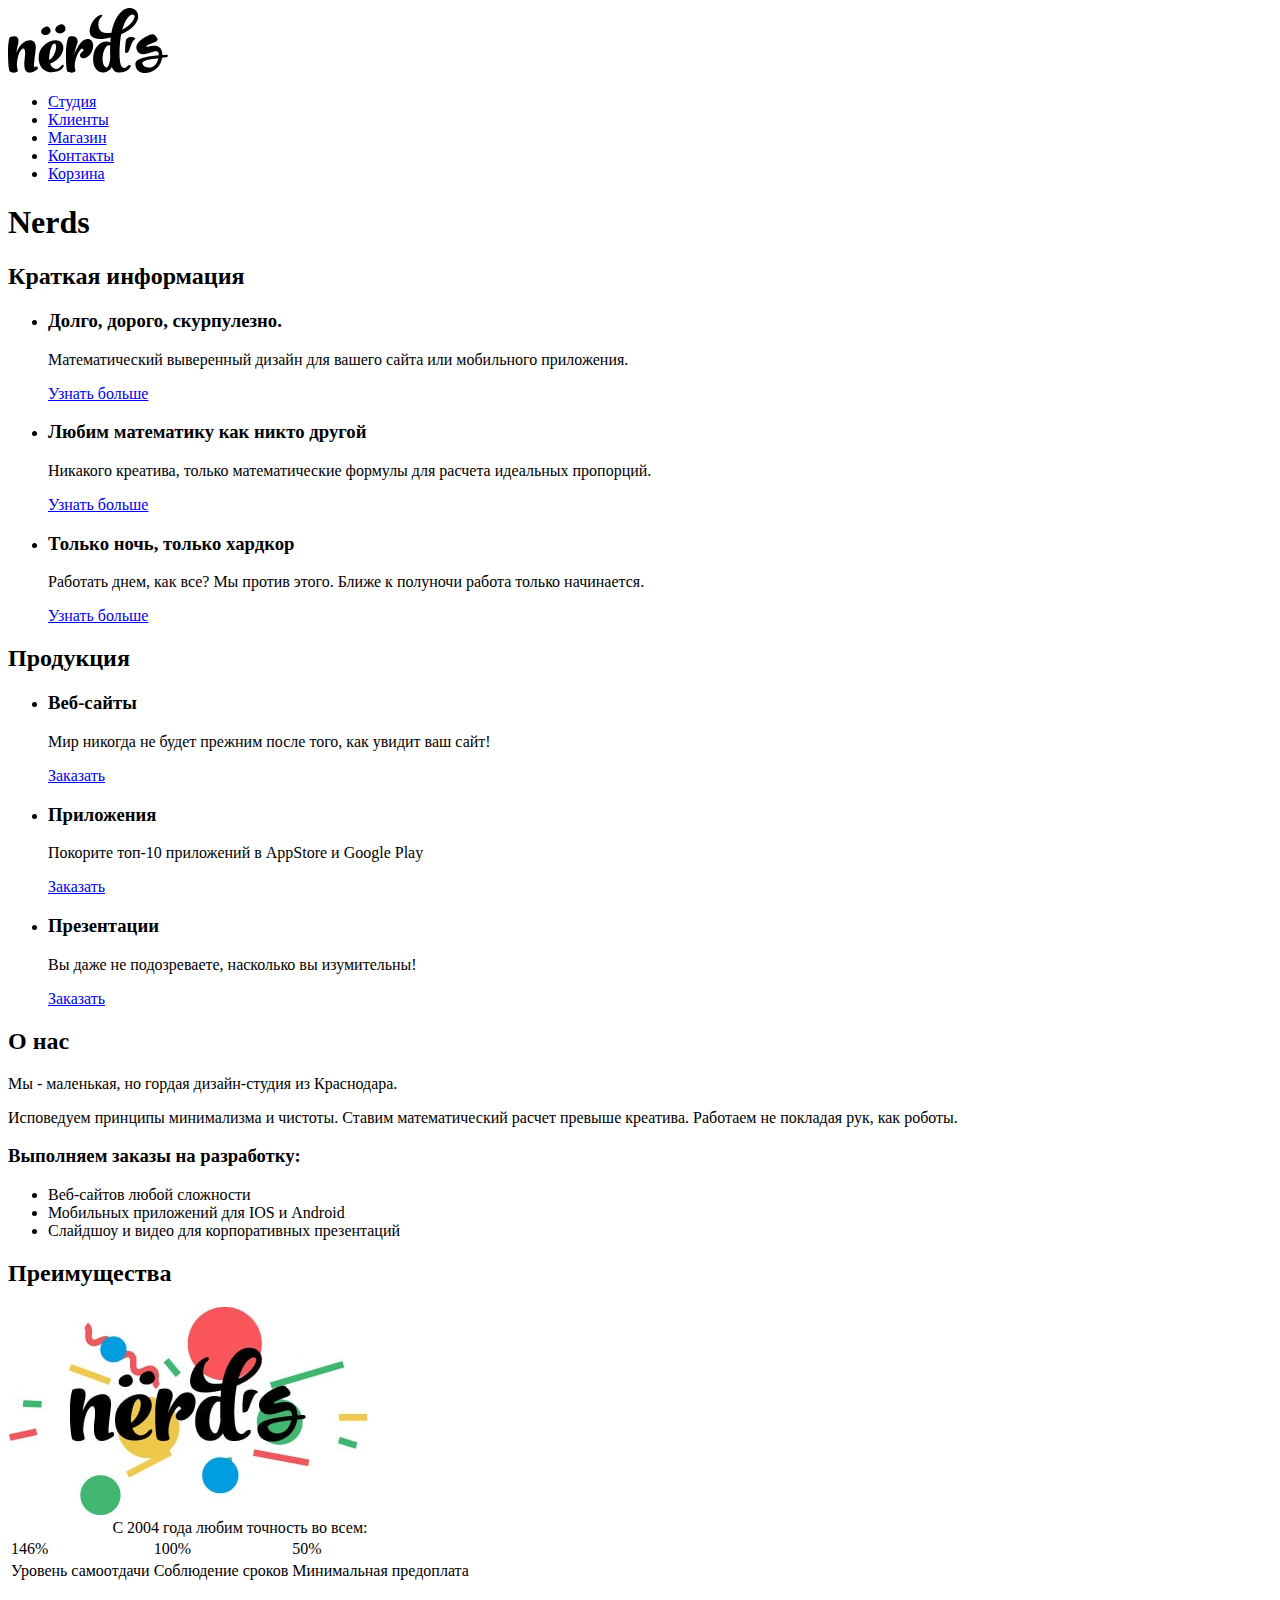
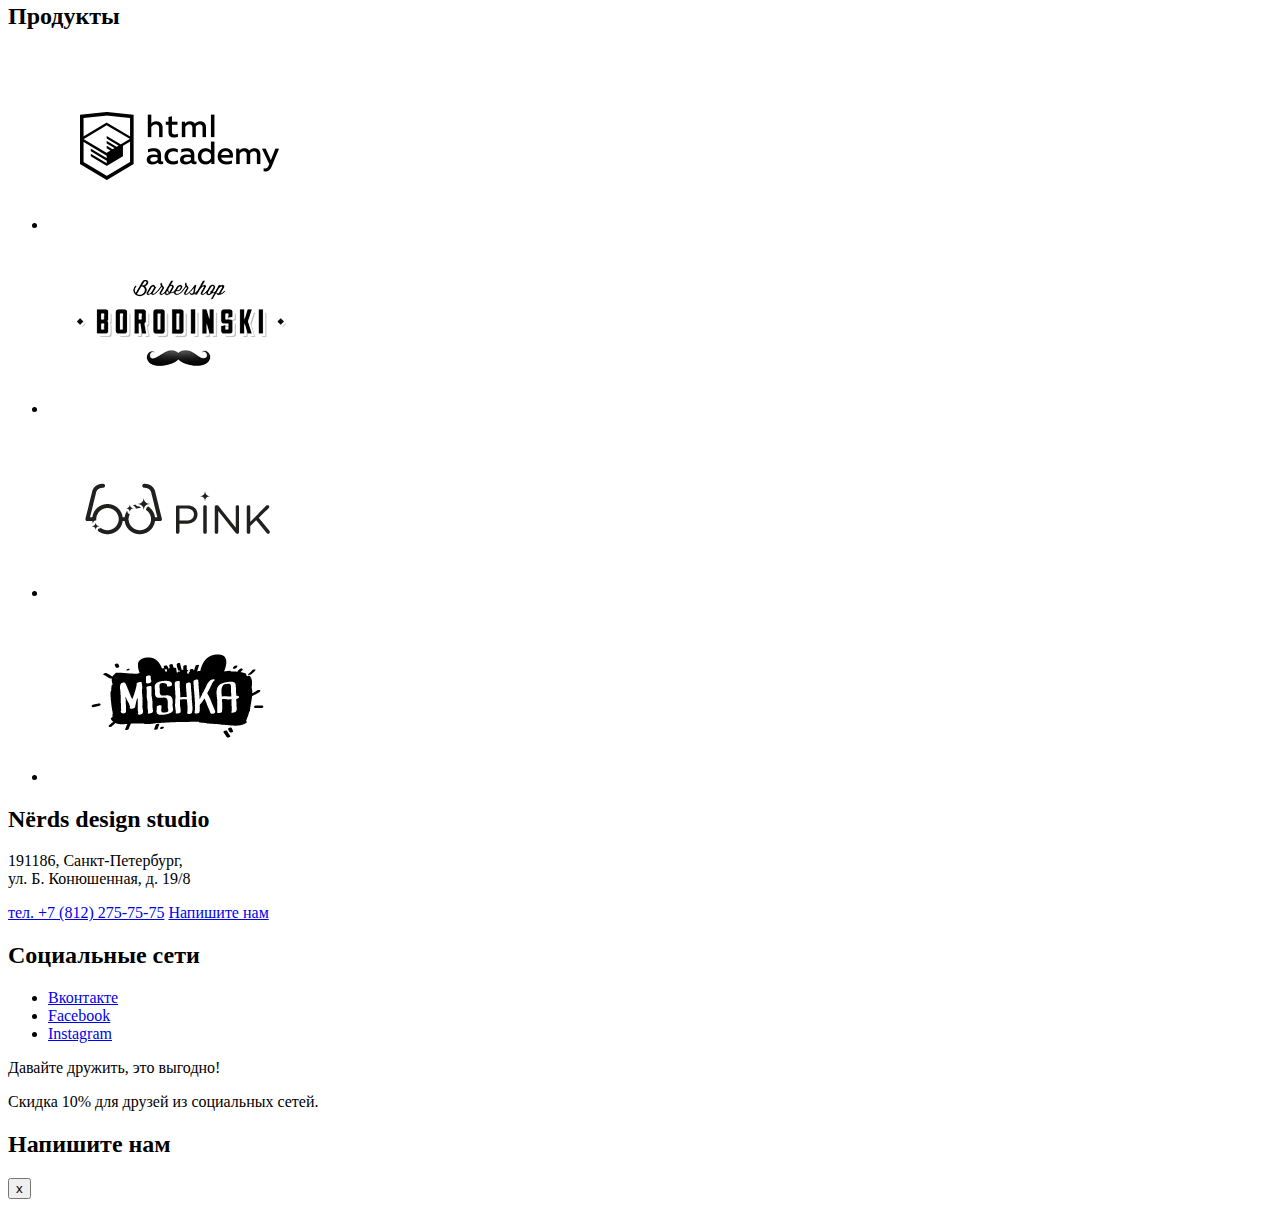
==== index.html @ bff0811d "added images" ====
<!DOCTYPE HTML> 
<html lang="ru">
    <head>
        <meta charset="utf-8">
        <title>Nerds</title>
        <link rel="stylesheet" href="css/normalize.css">
        <link rel="stylesheet" href="css/style.css">
    </head>
    <body>
        <header class="main-header">
            <nav>
                <a>
                    <img src="img/nerds-logo.svg" alt="Логотип Nerds" width="160" height="65">
                </a>
                <ul class="nav-list">
                    <li class="nav-item"><a href="#">Студия</a></li>
                    <li class="nav-item"><a href="#">Клиенты</a></li>
                    <li class="nav-item"><a href="catalog.html">Магазин</a></li>
                    <li class="nav-item"><a href="#">Контакты</a></li>
                    <li class="nav-item"><a href="#">Корзина</a></li>
                </ul>
            </nav>
        </header>

        <main class="main-container">
            <h1 class="visually-hidden">Nerds</h1>

            <section class="slider-info">
                <h2 class="visually-hidden">Краткая информация</h2>
                <ul class="slider-list">
                    <li class="slider-item">
                        <h3>Долго, дорого, скурпулезно.</h3>
                        <p>Математический выверенный дизайн для вашего сайта или мобильного приложения.</p>
                        <a class="button" href="#">Узнать больше</a>
                    </li>
                    <li class="slider-item">
                        <h3>Любим математику как никто другой</h3>
                        <p>Никакого креатива, только математические формулы для расчета идеальных пропорций.</p>
                        <a class="button" href="#">Узнать больше</a>
                    </li>
                    <li class="slider-item">
                        <h3>Только ночь, только хардкор</h3>
                        <p>Работать днем, как все? Мы против этого. Ближе к полуночи работа только начинается.</p>
                        <a class="button" href="#">Узнать больше</a>
                    </li>
                </ul> 
            </section>

            <section class="product">
                <h2 class="visually-hidden">Продукция</h2>
                 <ul class="product-list">
                     <li class="product-item">
                         <h3>Веб-сайты</h3>
                         <p>Мир никогда не будет прежним после того,  как увидит ваш сайт!</p>
                         <a href="#">Заказать</a>
                     </li>
                     <li class="product-item">
                        <h3>Приложения</h3>
                        <p>Покорите топ-10 приложений в AppStore и Google Play</p>
                        <a href="#">Заказать</a>
                    </li>
                    <li class="product-item">
                        <h3>Презентации</h3>
                        <p>Вы даже не подозреваете, насколько вы изумительны!</p>
                        <a href="#">Заказать</a>
                    </li>
                 </ul>
            </section>

            <section class="about-us">
                <h2 class="visually-hidden">О нас</h2>
                <p>Мы - маленькая, но гордая дизайн-студия из Краснодара.</p>
                <p>Исповедуем принципы минимализма и чистоты. Ставим математический расчет превыше креатива. Работаем не покладая рук, как роботы.</p>
                <div>
                    <h3>Выполняем заказы на разработку:</h3>
                    <ul class="order-list">
                        <li class="order-item">Веб-сайтов любой сложности</li>
                        <li class="order-item">Мобильных приложений для IOS и Android</li>
                        <li class="order-item">Слайдшоу и видео для корпоративных презентаций</li>
                    </ul>
                </div>
            </section>

            <section class="features">
                <h2 class="visually-hidden">Преимущества</h2>
                <img src="img/nerds-illustration.jpg" alt="Логотип Nerds" width="360" height="208">
                <table class="features">
                    <caption>С 2004 года любим точность во всем:</caption>
                    <tbody>
                        <tr class="features-list">
                            <td class="features-item digit">146%</td>
                            <td class="features-item digit">100%</td>
                            <td class="features-item digit">50%</td>
                        </tr>
                        <tr class="features-list">
                            <td class="features-item description">Уровень самоотдачи</td>
                            <td class="features-item description">Соблюдение сроков</td>
                            <td class="features-item description">Минимальная предоплата</td>
                        </tr>
                    </tbody>
                </table>
            </section>
                
            <section class="project">
                <h2 class="visually-hidden">Продукты</h2>
                <ul class="project-list">
                    <li class="project-item">
                        <a class="" href="#">
                            <img src="img/logo-1.png" alt="Логотип HTML Academy" width="260" height="180">
                        </a>
                    </li>
                    <li class="project-item">
                        <a href="#">
                            <img src="img/logo-2.png" alt="Логотип Barbershop Borodinski" width="260" height="180">
                        </a>
                    </li>
                    <li class="project-item">
                        <a href="#">
                            <img src="img/logo-3.png" alt="Логотип Pink" width="260" height="180">
                        </a>
                    </li>
                    <li class="project-item">
                        <a href="#">
                            <img src="img/logo-4.png" alt="Логотип Mishka" width="260" height="180">
                        </a>
                    </li>
                </ul>
            </section>
        </main>

        <footer class="main-footer">
            <section class="contacts">
                <h2>Nёrds design studio</h2>
                <p>
                    191186, Санкт-Петербург,<br>
                    ул. Б. Конюшенная, д. 19/8
                </p>
                <a href="tel:+78122757575">тел. +7 (812) 275-75-75</a>
                <a class="button" href="write.html">Напишите нам</a>
            </section>

            <section class="social">
                <h2 class="visually-hidden">Социальные сети</h2>
                <div class="social-link">
                    <ul>
                        <li><a class="social-button" href="#">Вконтакте</a></li>
                        <li><a class="social-button" href="#">Facebook</a></li>
                        <li><a class="social-button" href="#">Instagram</a></li>
                    </ul>
                </div>
                <p>Давайте дружить, это выгодно!</p>
                <p class="social-sale">Скидка 10% для друзей из социальных сетей.</p>  
            </section>
        </footer>

        <section class="modal modal-write">
            <h2>Напишите нам</h2>
            <button class="modal-close">x</button>
        </section>

        <script src="js/script.js"></script>
    </body>
</html>
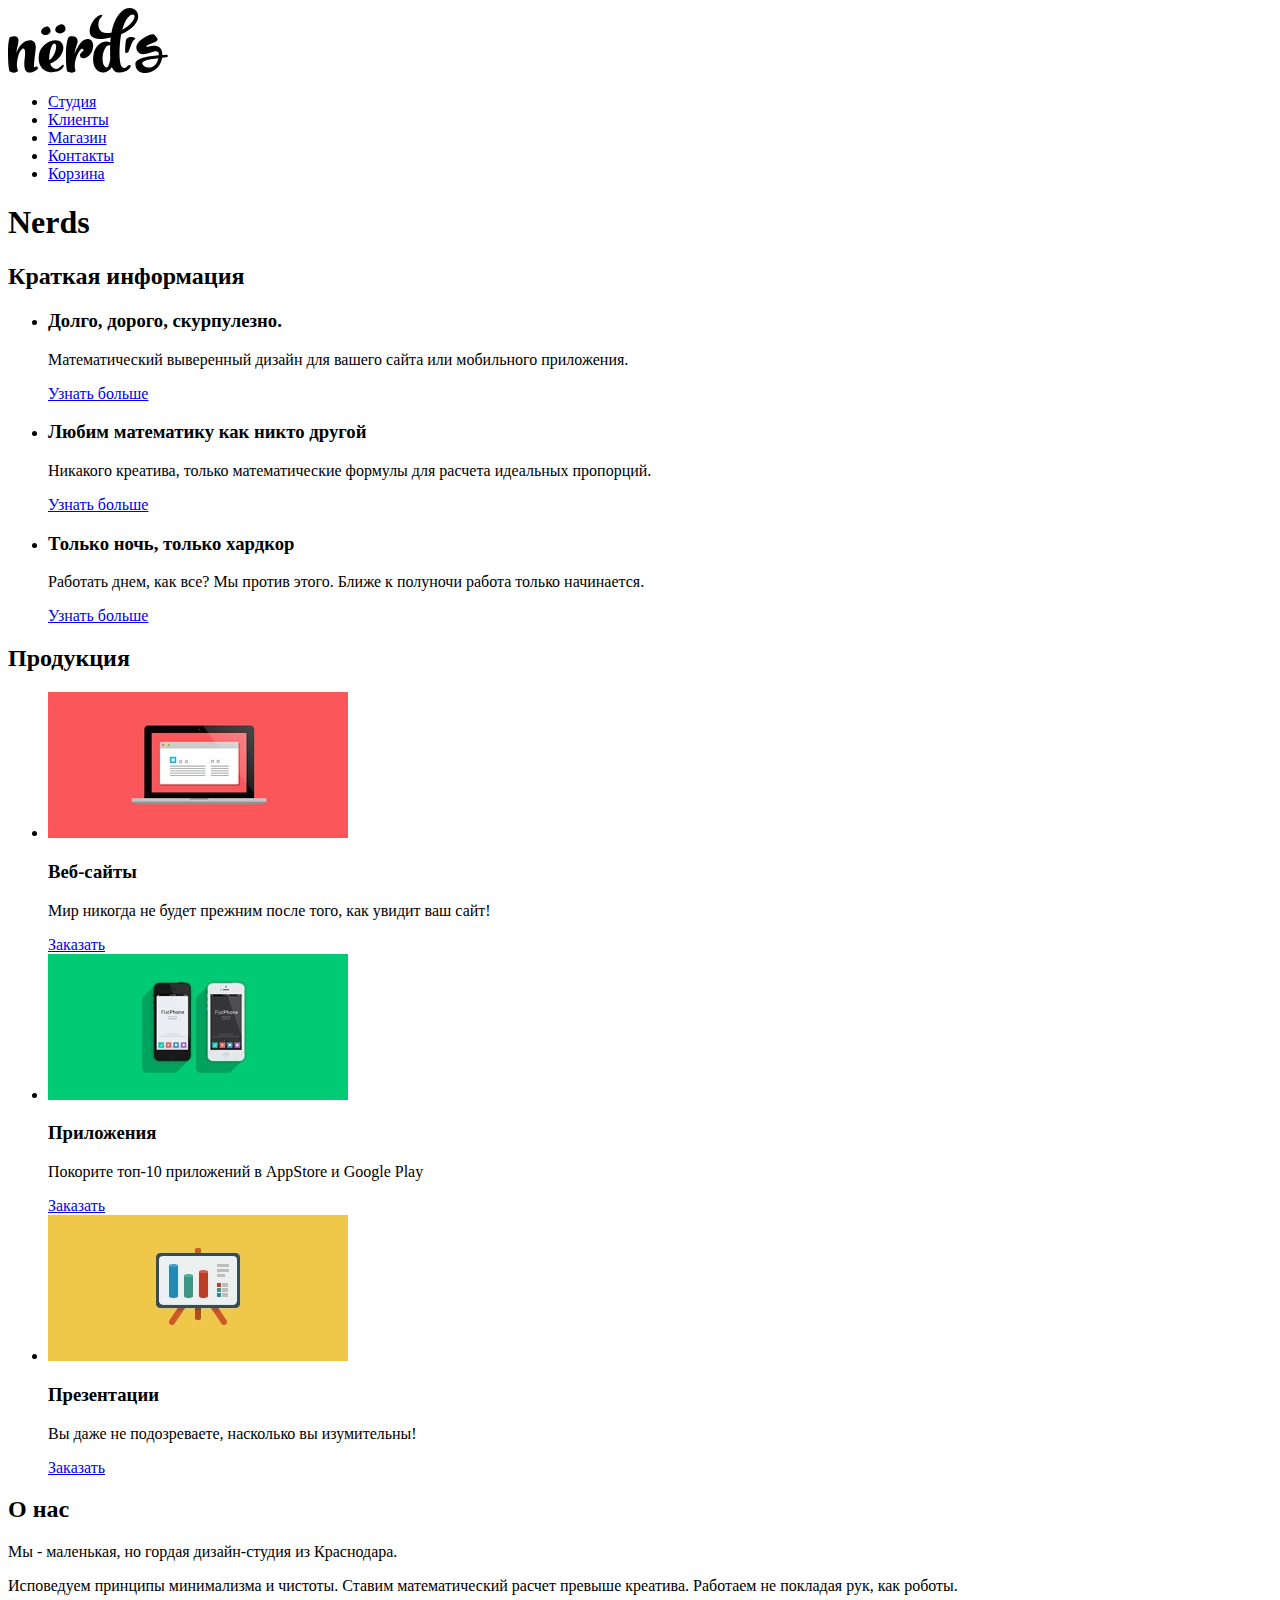
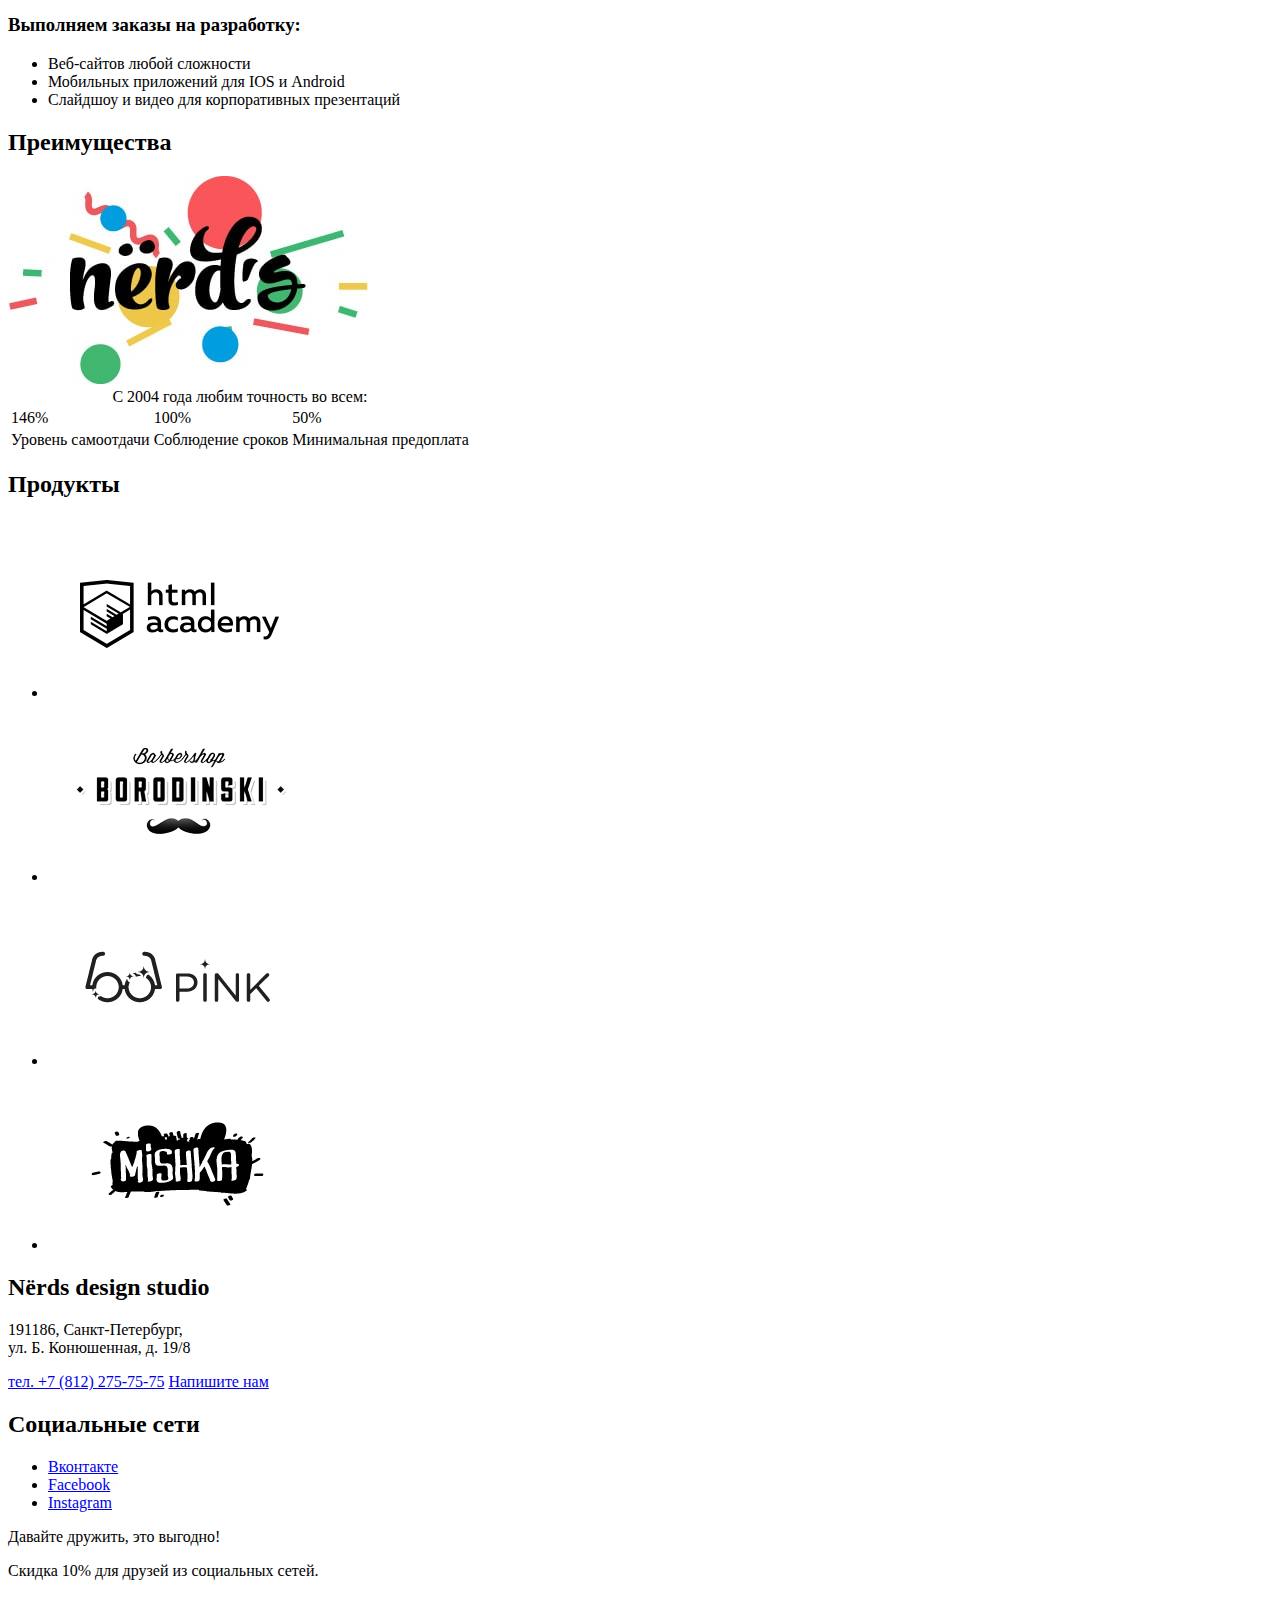
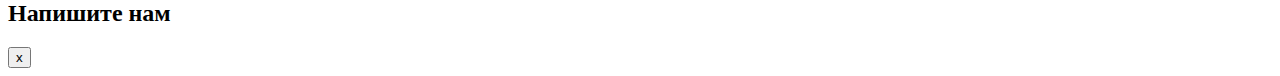
==== commit 49535581: "fixed bug task2. added illustration in product-list" ====
--- a/index.html
+++ b/index.html
@@ -50,16 +50,19 @@
                 <h2 class="visually-hidden">Продукция</h2>
                  <ul class="product-list">
                      <li class="product-item">
+                         <img src="img/illustration-1.jpg" alt="Веб-сайты" width="300" height="146">
                          <h3>Веб-сайты</h3>
                          <p>Мир никогда не будет прежним после того,  как увидит ваш сайт!</p>
                          <a href="#">Заказать</a>
                      </li>
                      <li class="product-item">
+                        <img src="img/illustration-2.jpg" alt="Приложения" width="300" height="146">
                         <h3>Приложения</h3>
                         <p>Покорите топ-10 приложений в AppStore и Google Play</p>
                         <a href="#">Заказать</a>
                     </li>
                     <li class="product-item">
+                        <img src="img/illustration-3.jpg" alt="Презентации" width="300" height="146">
                         <h3>Презентации</h3>
                         <p>Вы даже не подозреваете, насколько вы изумительны!</p>
                         <a href="#">Заказать</a>
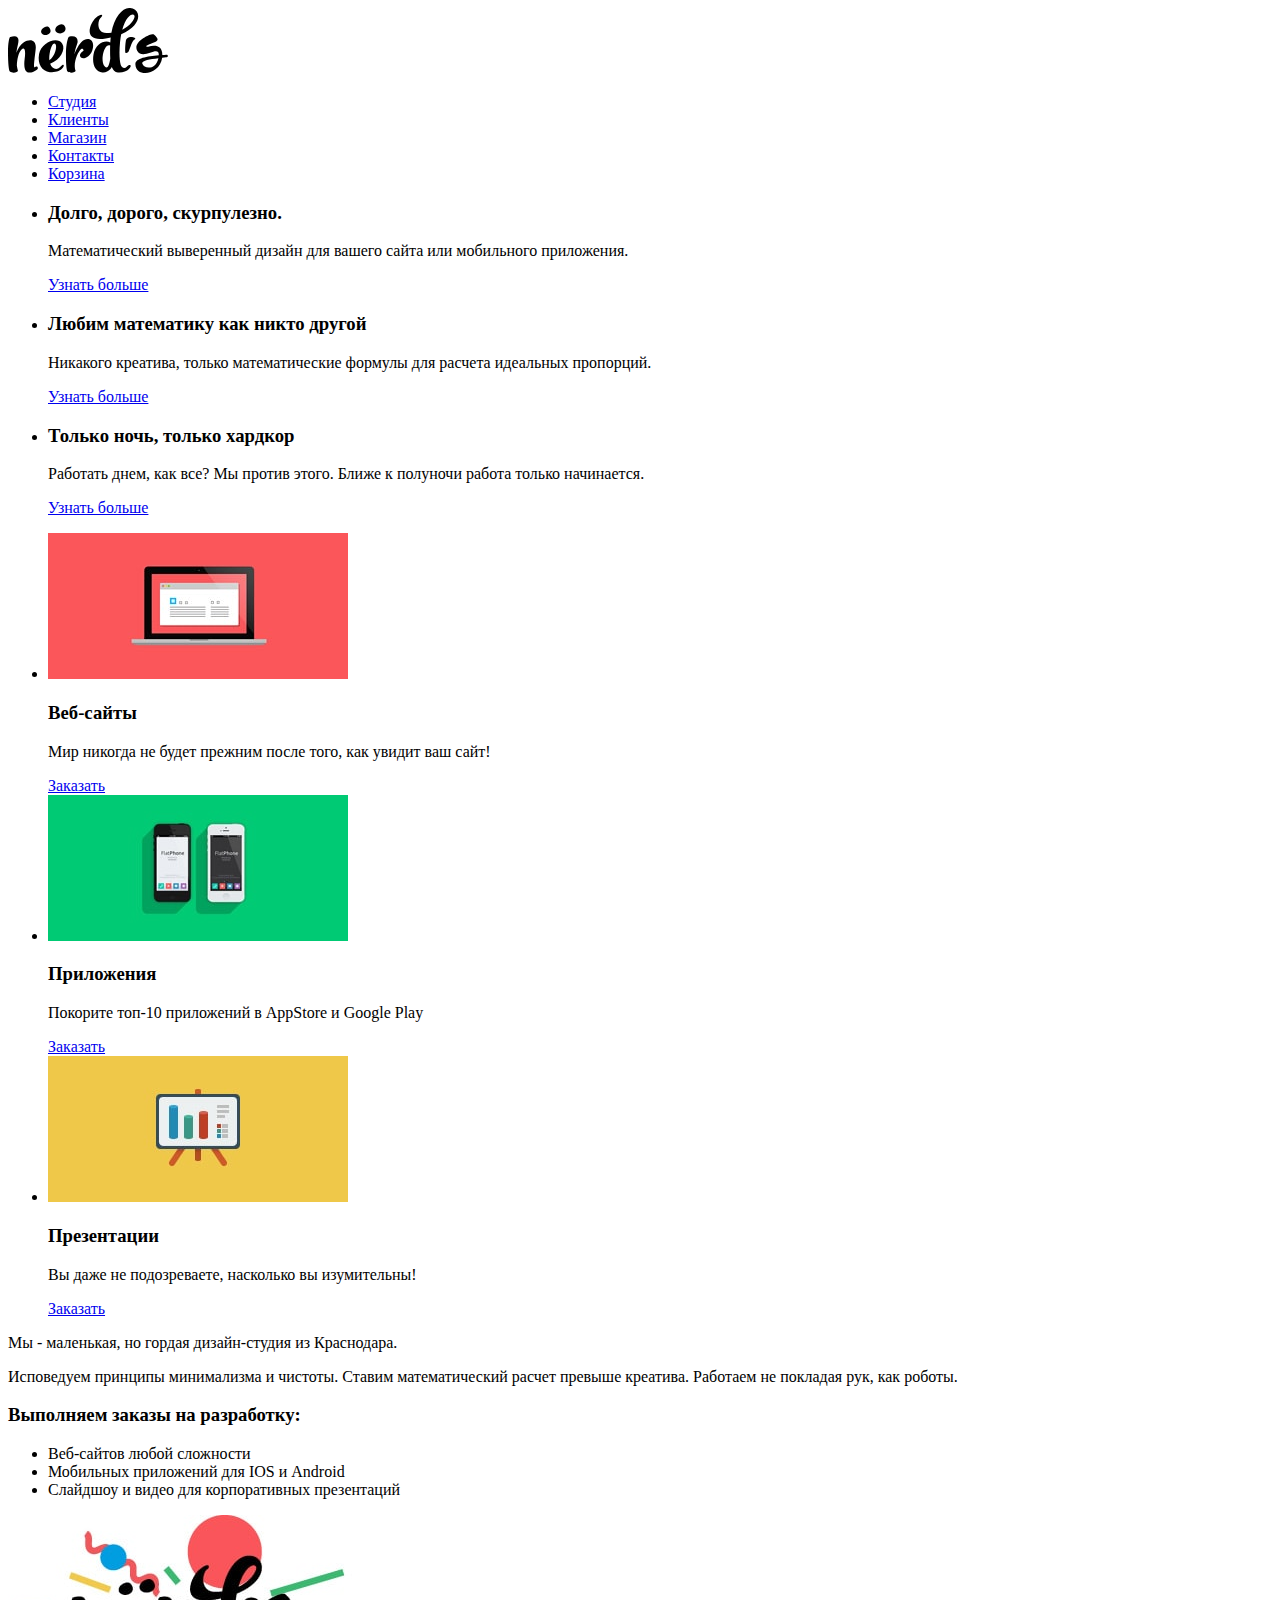
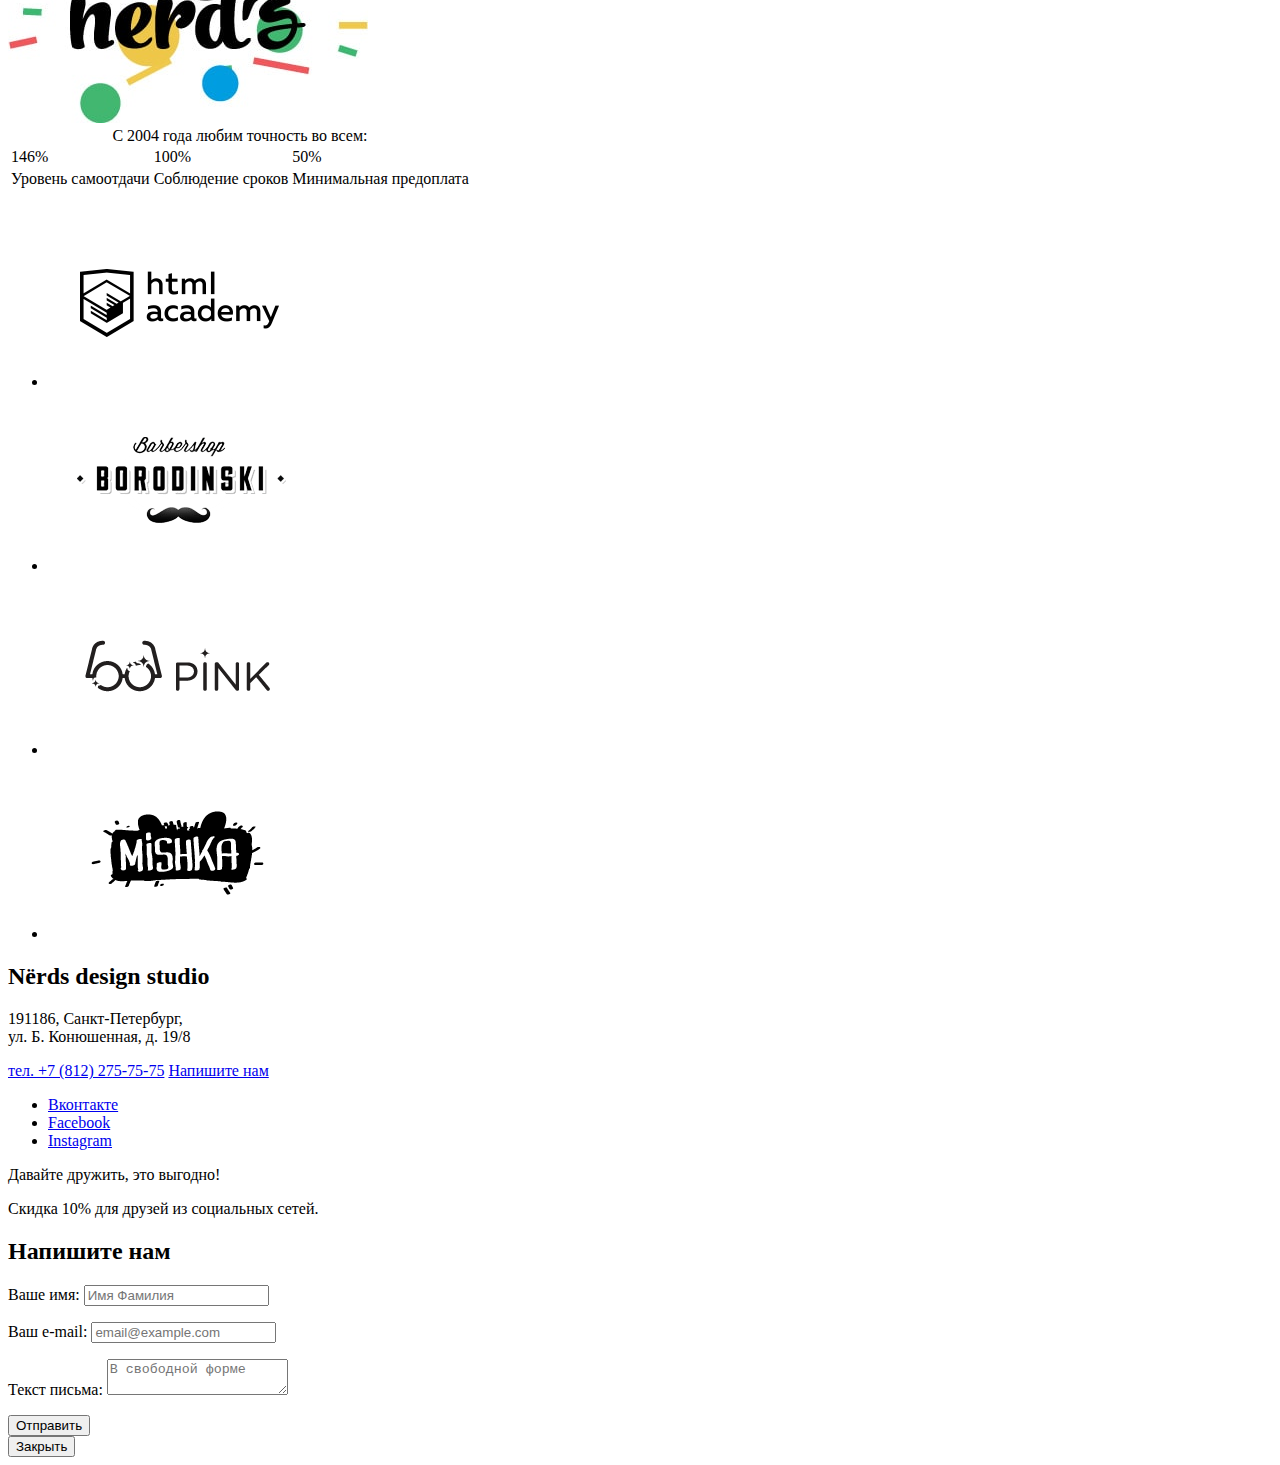
==== commit 06e6965a: "Merge pull request #13 from lizamarmysh/task3" ====
--- a/index.html
+++ b/index.html
@@ -43,7 +43,7 @@
                         <p>Работать днем, как все? Мы против этого. Ближе к полуночи работа только начинается.</p>
                         <a class="button" href="#">Узнать больше</a>
                     </li>
-                </ul> 
+                </ul>
             </section>
 
             <section class="product">
@@ -139,7 +139,7 @@
                     ул. Б. Конюшенная, д. 19/8
                 </p>
                 <a href="tel:+78122757575">тел. +7 (812) 275-75-75</a>
-                <a class="button" href="write.html">Напишите нам</a>
+                <a class="button" href="mailer.html">Напишите нам</a>
             </section>
 
             <section class="social">
@@ -156,9 +156,24 @@
             </section>
         </footer>
 
-        <section class="modal modal-write">
-            <h2>Напишите нам</h2>
-            <button class="modal-close">x</button>
+        <section class="modal modal-mailer">
+            <h2>Напишите нам</h2>            
+            <form class="mailer-form" action="https://echo.htmlacademy.ru" method="POST">
+                <p>
+                    <label for="mailer-name">Ваше имя:</label>
+                    <input id="mailer-name" type="text" name="name" placeholder="Имя Фамилия">
+                </p>
+                <p>
+                    <label for="mailer-email">Ваш e-mail:</label>
+                    <input id="mailer-email" type="email" name="email" placeholder="email@example.com">
+                </p>
+                <p>
+                    <label for="mailer-text">Текст письма:</label>
+                    <textarea id="mailer-text" name="text" placeholder="В свободной форме"></textarea>
+                </p>
+                <button class="button" type="submit">Отправить</button>
+            </form>
+            <button class="modal-close" type="button">Закрыть</button>
         </section>
 
         <script src="js/script.js"></script>
--- a/css/style.css
+++ b/css/style.css
@@ -0,0 +1,15 @@
+.visually-hidden:not(:focus):not(:active),
+input[type="checkbox"].visually-hidden,
+input[type="radio"].visually-hidden {
+    position: absolute;
+    width: 1px;
+    height: 1px;
+    margin: -1px;
+    border: 0;
+    padding: 0;
+    white-space: nowrap;
+    -webkit-clip-path: inset(100%);
+    clip-path: inset(100%);
+    clip: rect(0 0 0 0);
+    overflow: hidden;
+}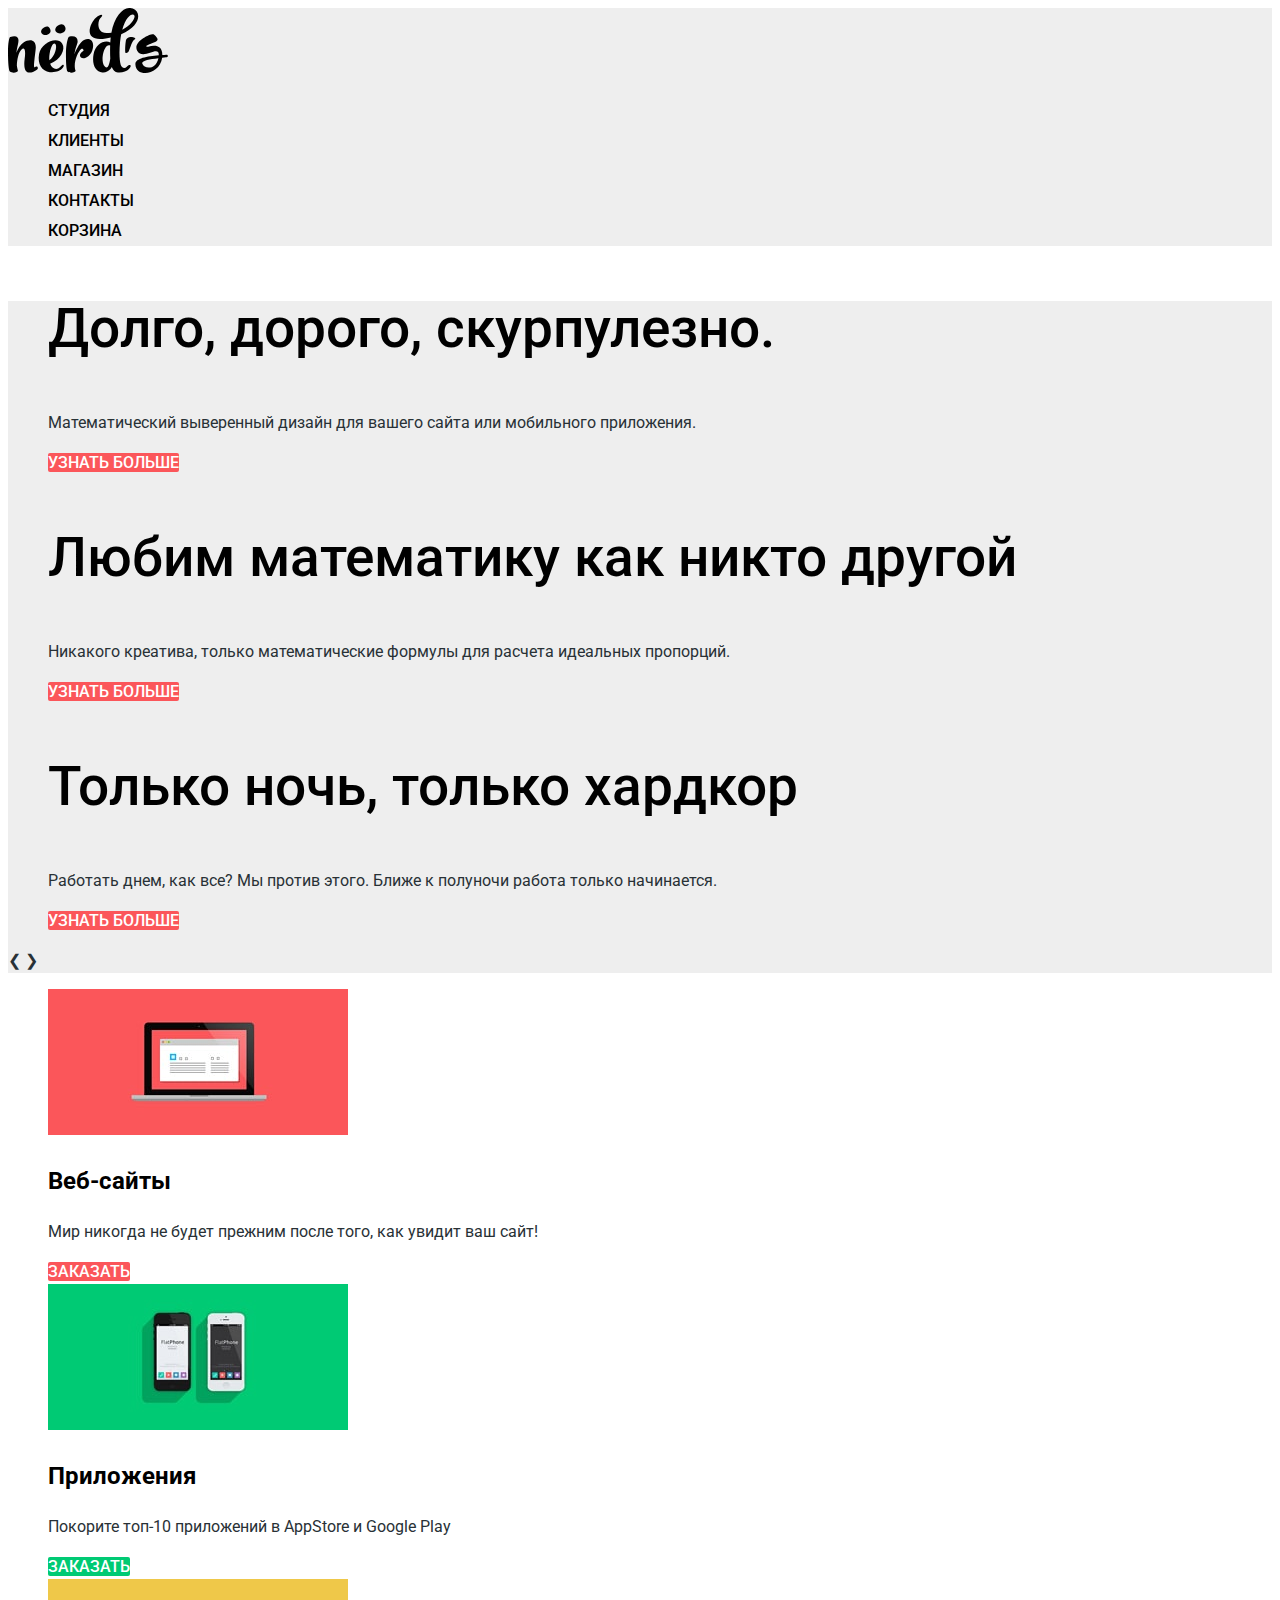
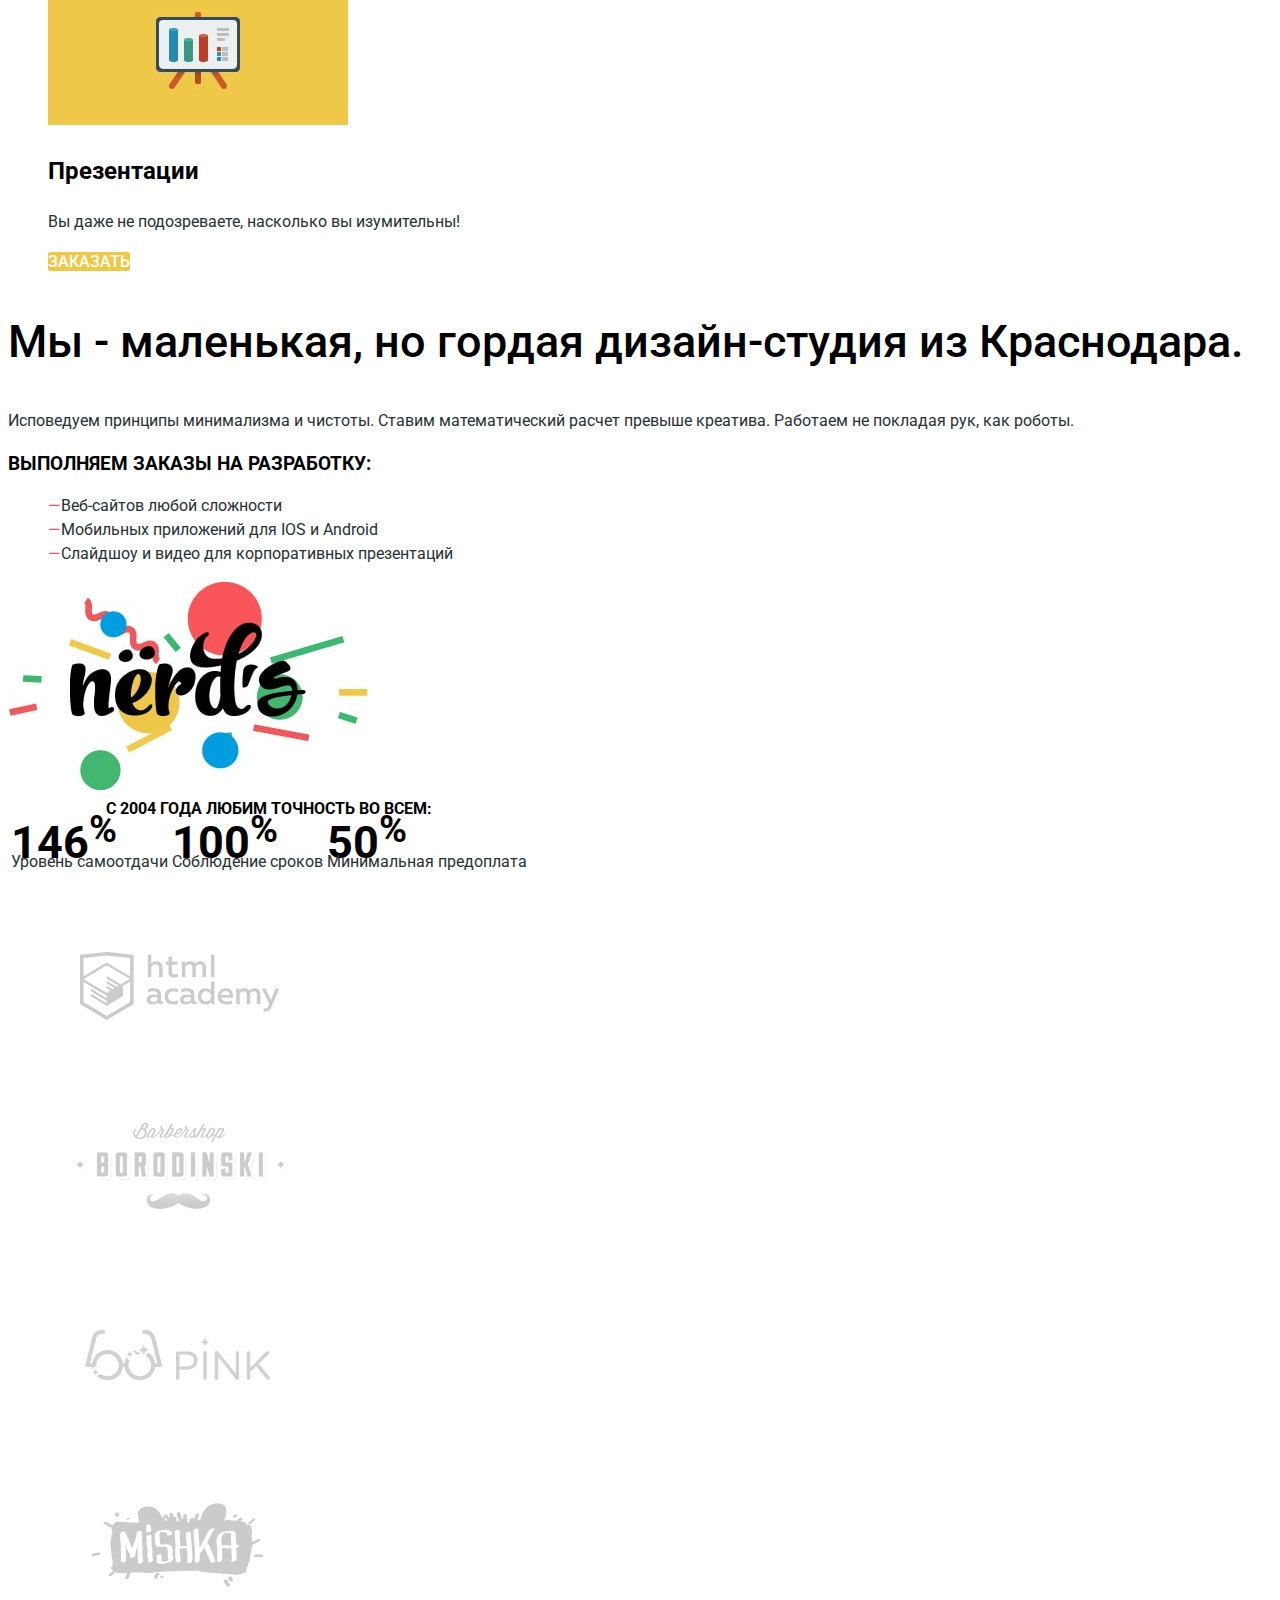
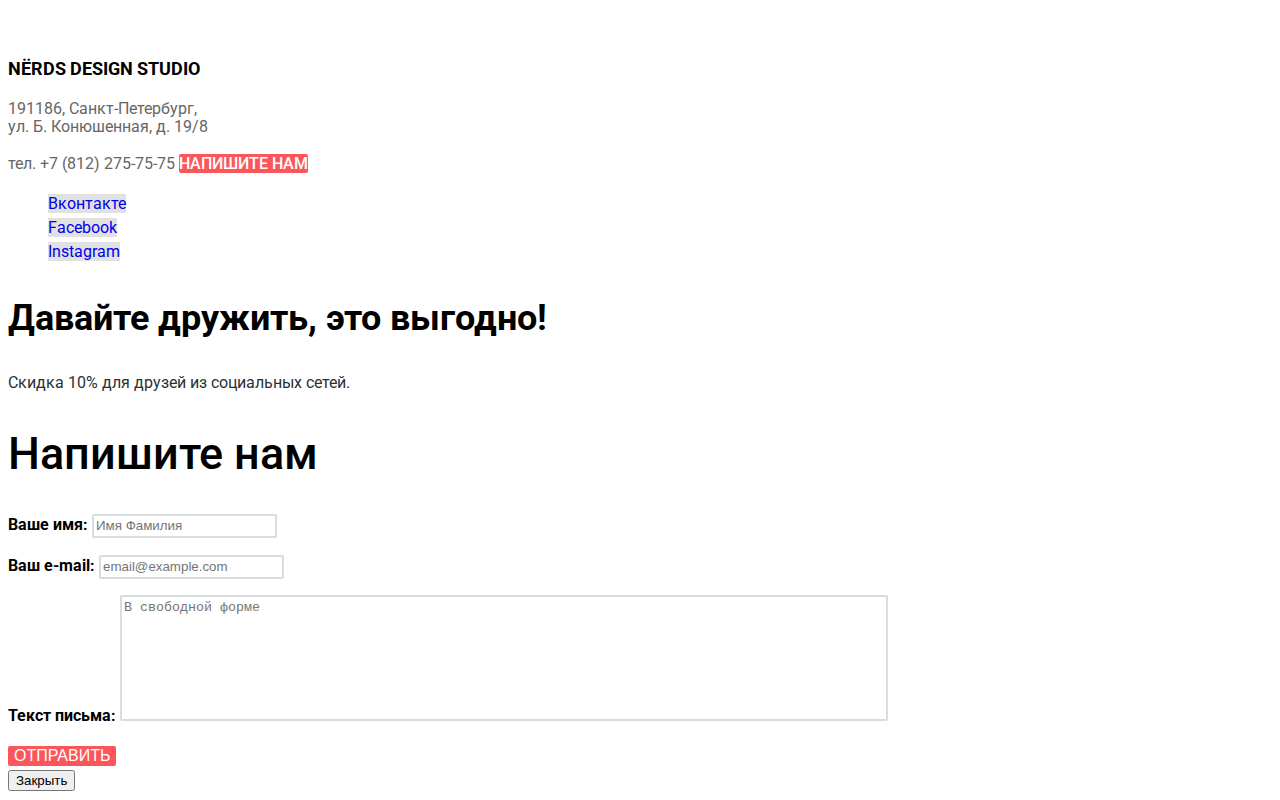
==== commit cd2c12e5: "changes made to styles" ====
--- a/index.html
+++ b/index.html
@@ -3,13 +3,14 @@
     <head>
         <meta charset="utf-8">
         <title>Nerds</title>
+        <link href="https://fonts.googleapis.com/css2?family=Roboto:wght@400;500;700&display=swap" rel="stylesheet">
         <link rel="stylesheet" href="css/normalize.css">
         <link rel="stylesheet" href="css/style.css">
     </head>
     <body>
         <header class="main-header">
-            <nav>
-                <a>
+            <nav class="main-navigation">
+                <a class="nav-logo">
                     <img src="img/nerds-logo.svg" alt="Логотип Nerds" width="160" height="65">
                 </a>
                 <ul class="nav-list">
@@ -27,23 +28,31 @@
 
             <section class="slider-info">
                 <h2 class="visually-hidden">Краткая информация</h2>
-                <ul class="slider-list">
+                <ul class="slider-list" id="slider-list">
                     <li class="slider-item">
                         <h3>Долго, дорого, скурпулезно.</h3>
                         <p>Математический выверенный дизайн для вашего сайта или мобильного приложения.</p>
-                        <a class="button" href="#">Узнать больше</a>
+                        <a class="button btn-red" href="#">Узнать больше</a>
                     </li>
                     <li class="slider-item">
                         <h3>Любим математику как никто другой</h3>
                         <p>Никакого креатива, только математические формулы для расчета идеальных пропорций.</p>
-                        <a class="button" href="#">Узнать больше</a>
+                        <a class="button btn-red" href="#">Узнать больше</a>
                     </li>
                     <li class="slider-item">
                         <h3>Только ночь, только хардкор</h3>
                         <p>Работать днем, как все? Мы против этого. Ближе к полуночи работа только начинается.</p>
-                        <a class="button" href="#">Узнать больше</a>
+                        <a class="button btn-red" href="#">Узнать больше</a>
                     </li>
                 </ul>
+                <a class="prev">&#10094;</a>
+                <a class="next">&#10095;</a>
+
+                <div class="slider-dots">
+                    <div class="slider-dots_item"></div> 
+                    <div class="slider-dots_item"></div> 
+                    <div class="slider-dots_item"></div> 
+                </div>
             </section>
 
             <section class="product">
@@ -53,27 +62,27 @@
                          <img src="img/illustration-1.jpg" alt="Веб-сайты" width="300" height="146">
                          <h3>Веб-сайты</h3>
                          <p>Мир никогда не будет прежним после того,  как увидит ваш сайт!</p>
-                         <a href="#">Заказать</a>
+                         <a class="button btn-red" href="#">Заказать</a>
                      </li>
                      <li class="product-item">
                         <img src="img/illustration-2.jpg" alt="Приложения" width="300" height="146">
                         <h3>Приложения</h3>
                         <p>Покорите топ-10 приложений в AppStore и Google Play</p>
-                        <a href="#">Заказать</a>
+                        <a class="button btn-green" href="#">Заказать</a>
                     </li>
                     <li class="product-item">
                         <img src="img/illustration-3.jpg" alt="Презентации" width="300" height="146">
                         <h3>Презентации</h3>
                         <p>Вы даже не подозреваете, насколько вы изумительны!</p>
-                        <a href="#">Заказать</a>
+                        <a class="button btn-yellow" href="#">Заказать</a>
                     </li>
                  </ul>
             </section>
 
             <section class="about-us">
                 <h2 class="visually-hidden">О нас</h2>
-                <p>Мы - маленькая, но гордая дизайн-студия из Краснодара.</p>
-                <p>Исповедуем принципы минимализма и чистоты. Ставим математический расчет превыше креатива. Работаем не покладая рук, как роботы.</p>
+                <p class="definition">Мы - маленькая, но гордая дизайн-студия из Краснодара.</p>
+                <p class="description">Исповедуем принципы минимализма и чистоты. Ставим математический расчет превыше креатива. Работаем не покладая рук, как роботы.</p>
                 <div>
                     <h3>Выполняем заказы на разработку:</h3>
                     <ul class="order-list">
@@ -87,13 +96,13 @@
             <section class="features">
                 <h2 class="visually-hidden">Преимущества</h2>
                 <img src="img/nerds-illustration.jpg" alt="Логотип Nerds" width="360" height="208">
-                <table class="features">
+                <table class="features-table">
                     <caption>С 2004 года любим точность во всем:</caption>
                     <tbody>
                         <tr class="features-list">
-                            <td class="features-item digit">146%</td>
-                            <td class="features-item digit">100%</td>
-                            <td class="features-item digit">50%</td>
+                            <td class="features-item digit">146<sup>%</sup></td>
+                            <td class="features-item digit">100<sup>%</sup></td>
+                            <td class="features-item digit">50<sup>%</sup></td>
                         </tr>
                         <tr class="features-list">
                             <td class="features-item description">Уровень самоотдачи</td>
@@ -108,7 +117,7 @@
                 <h2 class="visually-hidden">Продукты</h2>
                 <ul class="project-list">
                     <li class="project-item">
-                        <a class="" href="#">
+                        <a href="#">
                             <img src="img/logo-1.png" alt="Логотип HTML Academy" width="260" height="180">
                         </a>
                     </li>
@@ -132,16 +141,17 @@
         </main>
 
         <footer class="main-footer">
-            <section class="contacts">
-                <h2>Nёrds design studio</h2>
-                <p>
-                    191186, Санкт-Петербург,<br>
-                    ул. Б. Конюшенная, д. 19/8
-                </p>
-                <a href="tel:+78122757575">тел. +7 (812) 275-75-75</a>
-                <a class="button" href="mailer.html">Напишите нам</a>
-            </section>
-
+            <div class="back-map">
+                <section class="contacts">
+                    <h2>Nёrds design studio</h2>
+                    <p>
+                        191186, Санкт-Петербург,<br>
+                        ул. Б. Конюшенная, д. 19/8
+                    </p>
+                    <a class="link-number" href="tel:+78122757575">тел. +7 (812) 275-75-75</a>
+                    <a class="button btn-red" href="mailer.html">Напишите нам</a>
+                </section>
+            </div>
             <section class="social">
                 <h2 class="visually-hidden">Социальные сети</h2>
                 <div class="social-link">
@@ -151,7 +161,7 @@
                         <li><a class="social-button" href="#">Instagram</a></li>
                     </ul>
                 </div>
-                <p>Давайте дружить, это выгодно!</p>
+                <p class="motto">Давайте дружить, это выгодно!</p>
                 <p class="social-sale">Скидка 10% для друзей из социальных сетей.</p>  
             </section>
         </footer>
@@ -171,7 +181,7 @@
                     <label for="mailer-text">Текст письма:</label>
                     <textarea id="mailer-text" name="text" placeholder="В свободной форме"></textarea>
                 </p>
-                <button class="button" type="submit">Отправить</button>
+                <button class="button btn-red" type="submit">Отправить</button>
             </form>
             <button class="modal-close" type="button">Закрыть</button>
         </section>
--- a/css/style.css
+++ b/css/style.css
@@ -1,3 +1,444 @@
+body{
+    margin: o;
+    padding: 0;
+    
+    font-family: Roboto, Arial, sans-serif;
+    font-size: 16px;
+    line-height: 24px;
+    font-weight: 400;   
+    color: #283136;
+    
+    background-color: #ffffff;
+}
+
+a{
+    text-decoration: none;
+}
+
+.button{
+    font-size: 16px;
+    color: #000000;
+    text-transform: uppercase;
+    line-height: 18px;
+    text-align: center;
+    font-weight: 500;
+
+    background-color: #eeeeee;    
+    
+    border: none;
+    border-radius: 2px;
+}
+
+.button:hover,
+.button:focus{
+    background-color: #dfdfdf;
+}
+
+.button:active{
+    color: rgba(0, 0, 0, 0.3);
+
+    border-top: 3px solid #bfbfbf;
+
+    background-color: #d5d5d5;
+}
+
+.main-navigation{
+    background-color: #eeeeee;
+}
+
+.main-container h1{
+    font-size: 55px;
+    line-height: 55px;
+    font-weight: 500;   
+    color: #000000;
+    text-align: center;
+
+    background-color: #eeeeee;
+}
+
+
+.nav-list,
+.slider-list,
+.product-list,
+.about-us ul,
+.project-list,
+.social-link ul,
+.grid ul,
+.features ul,
+.sorting ul,
+.catalog-list,
+.nav-page-list{
+    list-style: none;
+}
+
+.nav-logo:hover,
+.nav-logo:focus{
+    opacity: 0.8;
+}
+
+.nav-logo:active{
+    opacity: 0.3;
+}
+
+.nav-item a{
+    font-size: 16px;
+    color: #000000;
+    line-height: 30px;
+    font-weight: 500;
+    text-transform: uppercase;
+}
+
+.nav-item a:hover,
+.nav-item a:focus{
+    color: #fb565a;
+}
+
+.nav-item a:active{
+    color: rgba(0, 0, 0, 0.3);
+}
+
+.current{
+    border-bottom: 2px solid #fb565a;
+}
+
+.slider-info{
+    background-color: #eeeeee;
+}
+
+.slider-item h3{
+    font-size: 55px;
+    color: #000000;
+    line-height: 55px;
+    font-weight: 500;
+}
+
+.btn-red{
+    color: #ffffff;
+
+    background-color: #fb565a;
+}
+
+.btn-red:hover,
+.btn-red:focus{
+    background-color: #e74246;
+}
+
+.btn-red:active{
+    color: rgba(0, 0, 0, 0.3);
+
+    border-top: 3px solid #c13135;
+
+    background-color: #d7373b;     
+}
+
+.btn-green{
+    color: #ffffff;
+
+    background-color: #00ca74;
+}
+
+.btn-green:hover,
+.btn-green:focus{
+    background-color: #00bc6c;
+}
+
+.btn-green:active{
+    color: rgba(0, 0, 0, 0.3);
+
+    border-top: 3px solid #009958;
+
+    background-color: #00aa62;
+}
+
+.btn-yellow{
+    color: #ffffff;
+
+    background-color: #efc84a;
+}
+
+.btn-yellow:hover,
+.btn-yellow:focus{
+    background-color: #eab534;
+}
+
+.btn-yellow:active{
+    color: rgba(0, 0, 0, 0.3);
+
+    border-top: 3px solid #ce961f;
+
+    background-color: #e5a722;
+}
+
+.product-item h3{
+    font-size: 24px;
+    color: #000000;
+    line-height: 30px;
+    font-weight: 700;
+}
+
+.about-us .definition{
+    font-size: 45px;
+    color: #000000;
+    line-height: 45px;
+    font-weight: 500;
+}
+
+.about-us h3{
+    font-weight: 700;
+    text-transform: uppercase;
+    color: #000000;     
+}
+
+.about-us li::before{
+    content: "\2014";
+    color: #fb565a;
+}
+
+.features-table caption{
+    font-weight: 700;
+    text-transform: uppercase;
+    color: #000000;
+}
+
+.features-list .digit{
+    font-size: 45px;
+    line-height: 10.06px;
+    font-weight: 700;
+    color: #000000;
+}
+
+.features-list .description{
+    line-height: 18px;
+}
+
+.project-item{
+    opacity: 0.2;
+}
+
+.project-item:hover,
+.project-item:focus{
+    opacity: 1;
+}
+
+.project-item:active{
+    opacity: 0.1;
+}
+
+.back-map{
+    background-image: url("img/map.jpg");
+    background-size: 1440px 416px;
+}
+
+.contacts{
+    background-color: #ffffff;
+}
+
+.contacts h2{
+    font-size: 18px;
+    color: #000000;
+    line-height: 30px;
+    font-weight: 700;
+    text-transform: uppercase;
+}
+
+.contacts p,
+.contacts .link-number{
+    color: #666666;
+    line-height: 18px;
+}
+
+.social-button{
+    background-color: #e1e1e1;
+}
+
+.social-button:hover,
+.social-button:focus{
+    background-color: #e74246;
+}
+
+.social-button:active{
+    background-color: #d7373b;
+}
+
+.social .motto{
+    font-size: 36px;
+    color: #000000;
+    line-height: 36px;
+    font-weight: 700;
+}
+
+.social .social-sale{
+    line-height: 22px;
+}
+
+.modal-mailer h2{
+    font-size: 45px;
+    color: #000000;
+    line-height: 45px;
+    font-weight: 500;
+}
+
+.mailer-form label{
+    color: #000000;
+    line-height: 18px;
+    font-weight: 700;
+}
+
+.mailer-form input,
+.mailer-form textarea{
+    color: #444444;
+    line-height: 18px;
+
+    border: 2px solid #d7dcde;
+    border-radius: 2px;
+}
+
+.mailer-form input:hover,
+.mailer-form textarea:hover{
+    border: 2px solid #b4b9bb;
+}
+
+.mailer-form input:focus,
+.mailer-form textarea:focus{
+    border: 2px solid #000000;
+}
+
+.mailer-form input:invalid,
+.mailer-form textarea:invalid{
+    color: #e74246;
+
+    border: 2px solid #e74246;
+}
+
+.mailer-form textarea{
+    resize: none;
+    width: 760px;
+    height: 118px;
+}
+
+.price,
+.grid,
+.features{
+    border: 0;
+}
+
+.price legend,
+.grid legend,
+.features legend{
+    font-size: 18px;
+    line-height: 30px;
+    font-weight: 700;   
+    color: #000000;
+    text-transform: uppercase;
+}
+
+.price p{
+    line-height: 22px;
+    text-transform: uppercase;
+}
+
+.price input{
+    line-height: 22px;
+    text-align: center;
+
+    background-color: #eeeeee;
+    border: 0;
+    border-radius: 2px;
+
+    width: 80px;
+    height: 30px;
+}
+
+.grid label,
+.features label{
+    line-height: 20px;
+}
+
+.grid input,
+.features input{
+    opacity: 0.4;
+}
+
+.grid input:hover,
+.features input:hover,
+.grid input:focus,
+.features input:focus{
+    opacity: 1;
+}
+
+.grid input:disabled,
+.features input:disabled{
+    opacity: 0.1;
+}
+
+.sorting h2{
+    font-size: 18px;
+    line-height: 18px;
+    font-weight: 700;   
+    color: #000000;
+    text-transform: uppercase;
+}
+
+.sorting a{
+    font-size: 14px;
+    line-height: 18px;
+    font-weight: 700;   
+    color: rgba(0, 0, 0, 0.3);
+    text-transform: uppercase;
+}
+
+.sorting a:hover,
+.sorting a:focus{
+    color: rgba(0, 0, 0, 0.6);
+}
+
+.sorting a:active{
+    color: #000000;
+}
+
+.catalog-item-name{
+    font-size: 18px;
+    line-height: 30px;
+    font-weight: 700;   
+    color: #000000;
+    text-transform: uppercase;
+    text-align: center;
+}
+
+.catalog-item-name:hover,
+.catalog-item-name:focus{
+    color: #fb565a;
+}
+
+.catalog-item-name:active{
+    color: rgba(0, 0, 0, 0.3);
+}
+
+.catalog-item p{
+    line-height: 18px;
+    color: #666666;
+    text-align: center;
+}
+
+.btn-price{
+    color: #ffffff;
+}
+
+.btn-price:hover,
+.btn-price:focus{
+    color: #ffffff;
+}
+
+.btn-price:active{
+    color: #ffffff;
+}
+
+.current-page-item{
+    border: 3px solid #dbdbdb;
+
+    background-color: #ffffff;
+}
+
 .visually-hidden:not(:focus):not(:active),
 input[type="checkbox"].visually-hidden,
 input[type="radio"].visually-hidden {
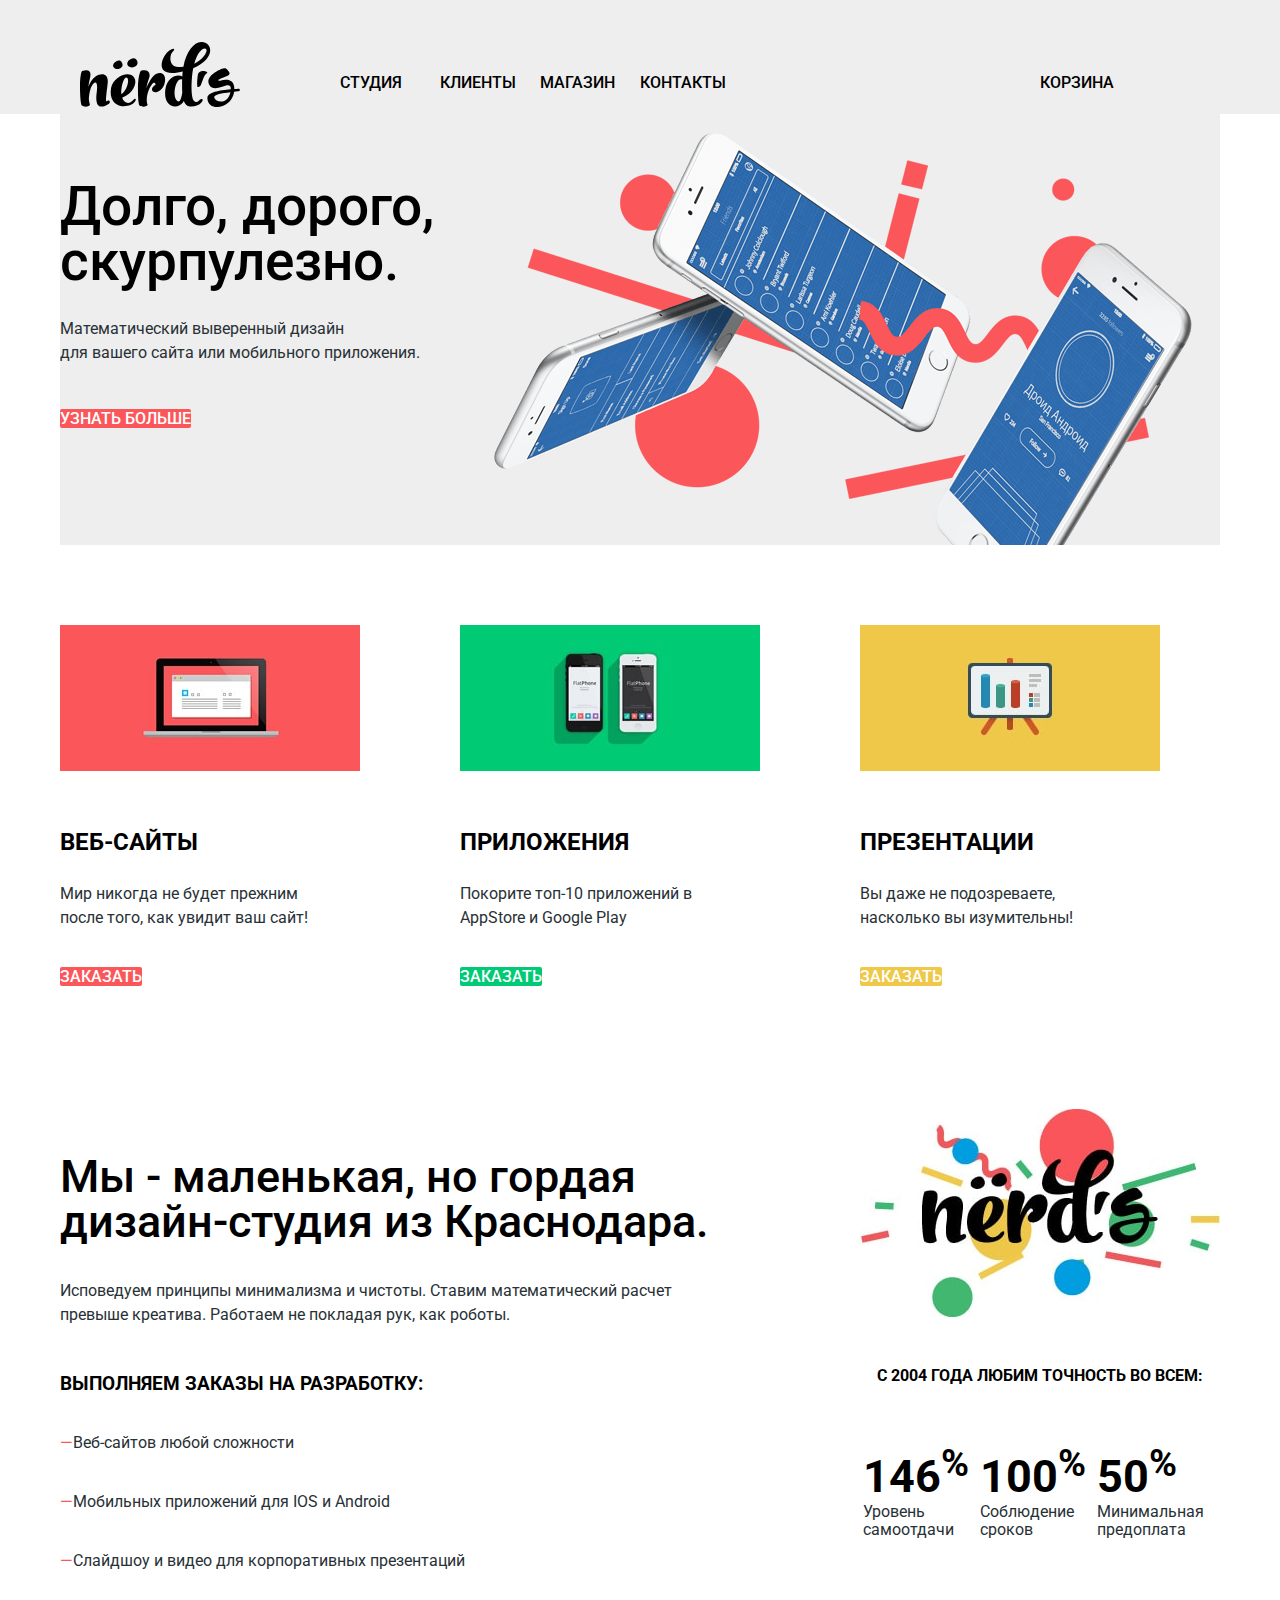
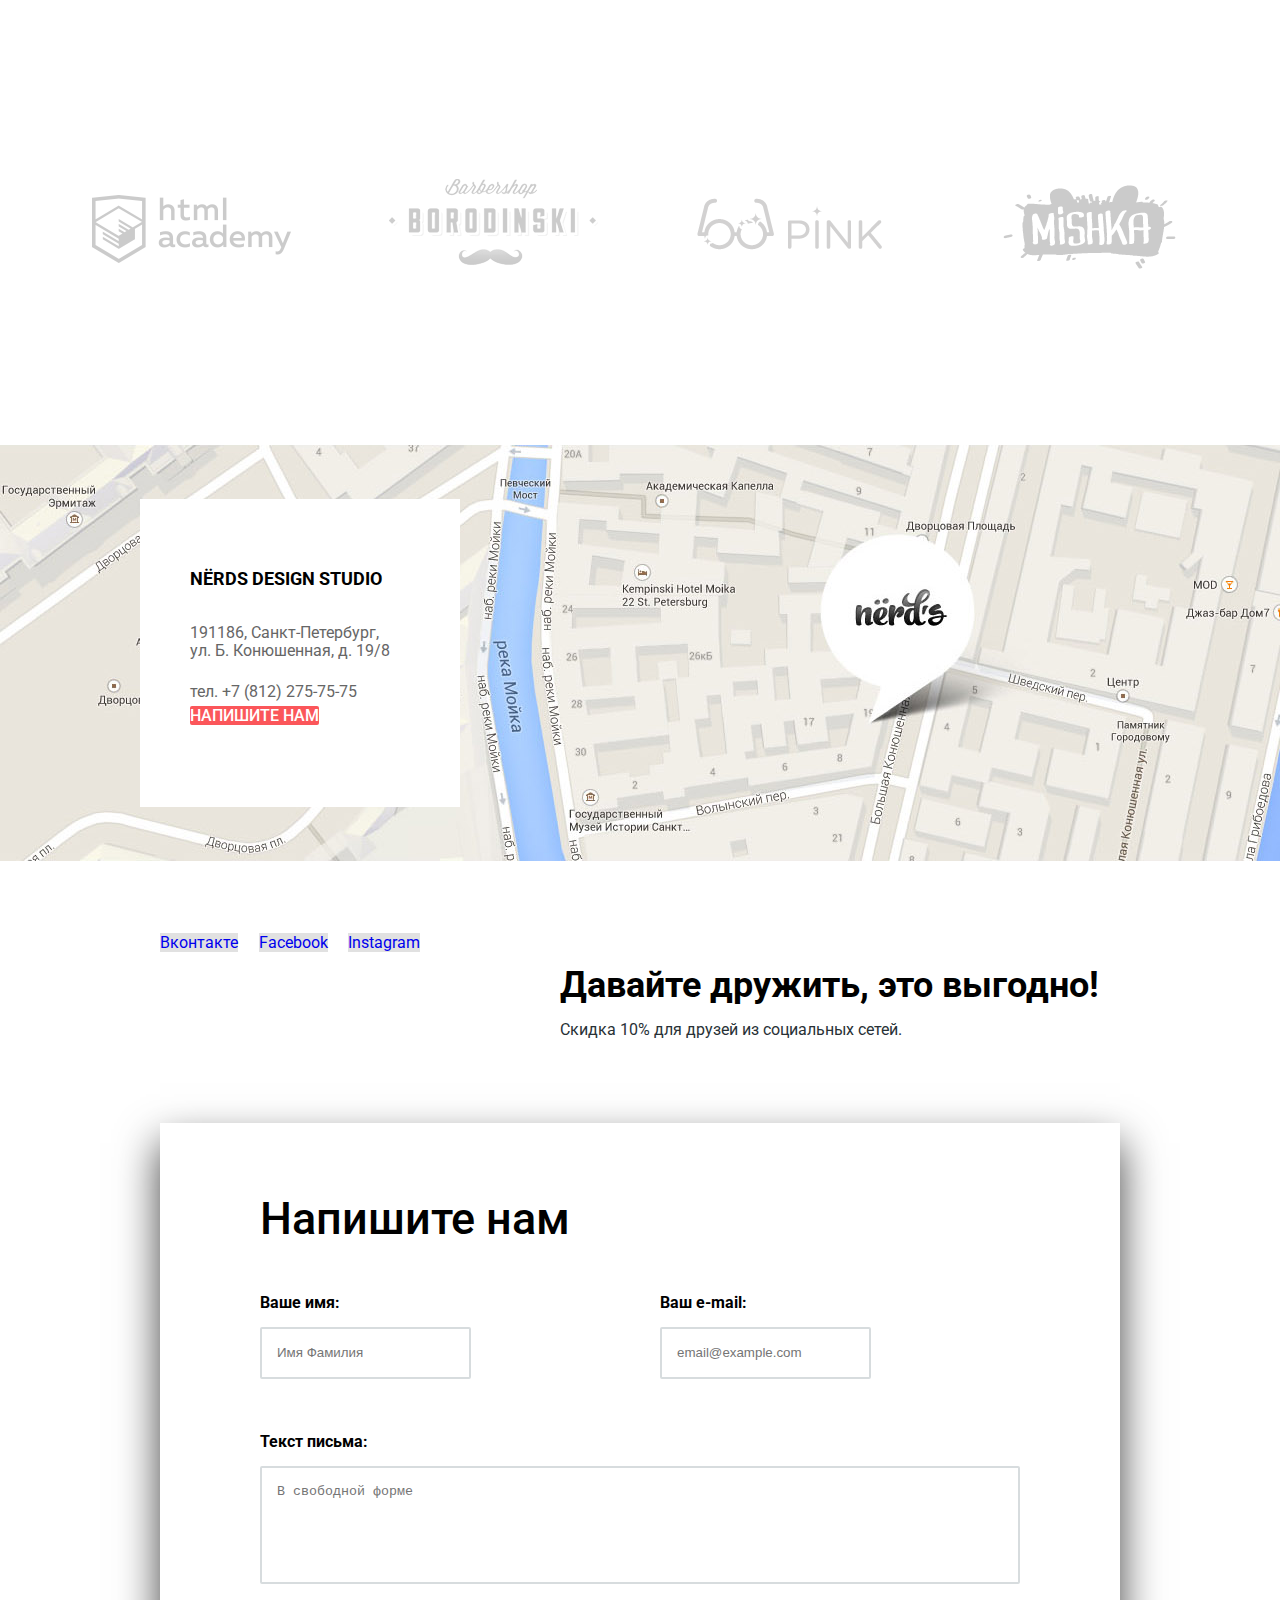
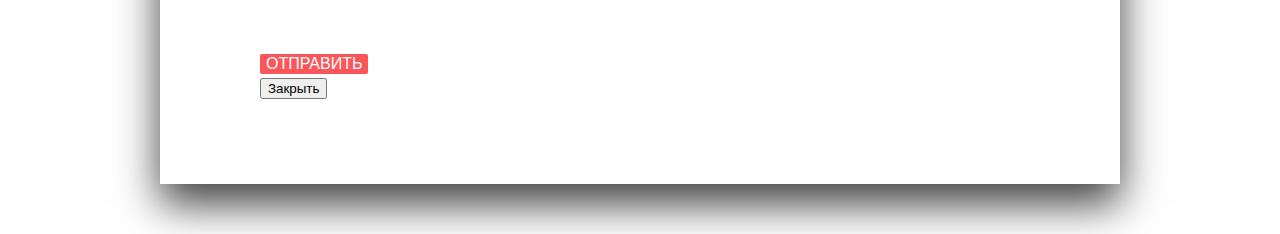
==== commit 41f8366f: "test mesh creation" ====
--- a/index.html
+++ b/index.html
@@ -17,8 +17,10 @@
                     <li class="nav-item"><a href="#">Студия</a></li>
                     <li class="nav-item"><a href="#">Клиенты</a></li>
                     <li class="nav-item"><a href="catalog.html">Магазин</a></li>
-                    <li class="nav-item"><a href="#">Контакты</a></li>
-                    <li class="nav-item"><a href="#">Корзина</a></li>
+                    <li class="nav-item"><a href="#">Контакты</a></li>                    
+                </ul>
+                <ul class="basket">
+                    <li class="basket-item"><a href="#">Корзина</a></li>
                 </ul>
             </nav>
         </header>
@@ -27,31 +29,39 @@
             <h1 class="visually-hidden">Nerds</h1>
 
             <section class="slider-info">
-                <h2 class="visually-hidden">Краткая информация</h2>
-                <ul class="slider-list" id="slider-list">
-                    <li class="slider-item">
-                        <h3>Долго, дорого, скурпулезно.</h3>
-                        <p>Математический выверенный дизайн для вашего сайта или мобильного приложения.</p>
-                        <a class="button btn-red" href="#">Узнать больше</a>
-                    </li>
-                    <li class="slider-item">
-                        <h3>Любим математику как никто другой</h3>
-                        <p>Никакого креатива, только математические формулы для расчета идеальных пропорций.</p>
-                        <a class="button btn-red" href="#">Узнать больше</a>
-                    </li>
-                    <li class="slider-item">
-                        <h3>Только ночь, только хардкор</h3>
-                        <p>Работать днем, как все? Мы против этого. Ближе к полуночи работа только начинается.</p>
-                        <a class="button btn-red" href="#">Узнать больше</a>
-                    </li>
-                </ul>
-                <a class="prev">&#10094;</a>
-                <a class="next">&#10095;</a>
-
-                <div class="slider-dots">
-                    <div class="slider-dots_item"></div> 
-                    <div class="slider-dots_item"></div> 
-                    <div class="slider-dots_item"></div> 
+                <div class="slider-info-wrapper">
+                    <h2 class="visually-hidden">Краткая информация</h2>
+                    <ul class="slider-list" id="slider-list">
+                        <li class="slider-item">
+                            <div class="slider-text">
+                                <h3>Долго, дорого, скурпулезно.</h3>
+                                <p>Математический выверенный дизайн <br>для вашего сайта или мобильного приложения.</p>
+                                <a class="button button-red" href="#">Узнать больше</a>
+                            </div>
+                            <div class="slider-img">                                
+                            </div>
+                        </li>
+                        <li class="slider-item visually-hidden">
+                            <h3>Любим математику как никто другой</h3>
+                            <p>Никакого креатива, только математические формулы <br>для расчета идеальных пропорций.</p>
+                            <a class="button button-red" href="#">Узнать больше</a>
+                        </li>
+                        <li class="slider-item visually-hidden">
+                            <h3>Только ночь, только хардкор</h3>
+                            <p>Работать днем, как все? Мы против этого. <br>Ближе к полуночи работа только начинается.</p>
+                            <a class="button button-red" href="#">Узнать больше</a>
+                        </li>
+                    </ul>
+                    <div class="slider-navigation visually-hidden">
+                        <button class="slider-prev">Слайдер назад</button>
+                        <button class="slider-next">Сладйер вперед</button>
+                    </div>
+                    
+                    <div class="slider-pagination">
+                        <div class="pagination-bullet visually-hidden">1 слайд</div> 
+                        <div class="pagination-bullet visually-hidden">2 слайд</div> 
+                        <div class="pagination-bullet visually-hidden">3 слайд</div> 
+                    </div>
                 </div>
             </section>
 
@@ -61,57 +71,59 @@
                      <li class="product-item">
                          <img src="img/illustration-1.jpg" alt="Веб-сайты" width="300" height="146">
                          <h3>Веб-сайты</h3>
-                         <p>Мир никогда не будет прежним после того,  как увидит ваш сайт!</p>
-                         <a class="button btn-red" href="#">Заказать</a>
+                         <p>Мир никогда не будет прежним <br>после того, как увидит ваш сайт!</p>
+                         <a class="button button-red" href="#">Заказать</a>
                      </li>
                      <li class="product-item">
                         <img src="img/illustration-2.jpg" alt="Приложения" width="300" height="146">
                         <h3>Приложения</h3>
                         <p>Покорите топ-10 приложений в AppStore и Google Play</p>
-                        <a class="button btn-green" href="#">Заказать</a>
+                        <a class="button button-green" href="#">Заказать</a>
                     </li>
                     <li class="product-item">
                         <img src="img/illustration-3.jpg" alt="Презентации" width="300" height="146">
                         <h3>Презентации</h3>
-                        <p>Вы даже не подозреваете, насколько вы изумительны!</p>
-                        <a class="button btn-yellow" href="#">Заказать</a>
+                        <p>Вы даже не подозреваете, <br>насколько вы изумительны!</p>
+                        <a class="button button-yellow" href="#">Заказать</a>
                     </li>
                  </ul>
             </section>
 
-            <section class="about-us">
-                <h2 class="visually-hidden">О нас</h2>
-                <p class="definition">Мы - маленькая, но гордая дизайн-студия из Краснодара.</p>
-                <p class="description">Исповедуем принципы минимализма и чистоты. Ставим математический расчет превыше креатива. Работаем не покладая рук, как роботы.</p>
-                <div>
-                    <h3>Выполняем заказы на разработку:</h3>
-                    <ul class="order-list">
-                        <li class="order-item">Веб-сайтов любой сложности</li>
-                        <li class="order-item">Мобильных приложений для IOS и Android</li>
-                        <li class="order-item">Слайдшоу и видео для корпоративных презентаций</li>
-                    </ul>
-                </div>
-            </section>
-
-            <section class="features">
-                <h2 class="visually-hidden">Преимущества</h2>
-                <img src="img/nerds-illustration.jpg" alt="Логотип Nerds" width="360" height="208">
-                <table class="features-table">
-                    <caption>С 2004 года любим точность во всем:</caption>
-                    <tbody>
-                        <tr class="features-list">
-                            <td class="features-item digit">146<sup>%</sup></td>
-                            <td class="features-item digit">100<sup>%</sup></td>
-                            <td class="features-item digit">50<sup>%</sup></td>
-                        </tr>
-                        <tr class="features-list">
-                            <td class="features-item description">Уровень самоотдачи</td>
-                            <td class="features-item description">Соблюдение сроков</td>
-                            <td class="features-item description">Минимальная предоплата</td>
-                        </tr>
-                    </tbody>
-                </table>
-            </section>
+            <div class="about-features-wrapper">
+                <section class="about-us">
+                    <h2 class="visually-hidden">О нас</h2>
+                    <p class="definition">Мы - маленькая, но гордая дизайн-студия из Краснодара.</p>
+                    <p class="description">Исповедуем принципы минимализма и чистоты. Ставим математический расчет превыше креатива. Работаем не покладая рук, как роботы.</p>
+                    <div>
+                        <h3>Выполняем заказы на разработку:</h3>
+                        <ul class="order-list">
+                            <li class="order-item">Веб-сайтов любой сложности</li>
+                            <li class="order-item">Мобильных приложений для IOS и Android</li>
+                            <li class="order-item">Слайдшоу и видео для корпоративных презентаций</li>
+                        </ul>
+                    </div>
+                </section>
+
+                <section class="features">
+                    <h2 class="visually-hidden">Преимущества</h2>
+                    <img src="img/nerds-illustration.jpg" alt="Логотип Nerds" width="360" height="208">
+                    <table class="features-table">
+                        <caption>С 2004 года любим точность во всем:</caption>
+                        <tbody>
+                            <tr class="features-list">
+                                <td class="features-item digit">146<sup>%</sup></td>
+                                <td class="features-item digit">100<sup>%</sup></td>
+                                <td class="features-item digit">50<sup>%</sup></td>
+                            </tr>
+                            <tr class="features-list">
+                                <td class="features-item description">Уровень самоотдачи</td>
+                                <td class="features-item description">Соблюдение сроков</td>
+                                <td class="features-item description">Минимальная предоплата</td>
+                            </tr>
+                        </tbody>
+                    </table>
+                </section>
+            </div>
                 
             <section class="project">
                 <h2 class="visually-hidden">Продукты</h2>
@@ -149,39 +161,43 @@
                         ул. Б. Конюшенная, д. 19/8
                     </p>
                     <a class="link-number" href="tel:+78122757575">тел. +7 (812) 275-75-75</a>
-                    <a class="button btn-red" href="mailer.html">Напишите нам</a>
+                    <a class="button button-red" href="mailer.html">Напишите нам</a>
                 </section>
             </div>
             <section class="social">
                 <h2 class="visually-hidden">Социальные сети</h2>
-                <div class="social-link">
-                    <ul>
+                <div>
+                    <ul class="social-link">
                         <li><a class="social-button" href="#">Вконтакте</a></li>
                         <li><a class="social-button" href="#">Facebook</a></li>
                         <li><a class="social-button" href="#">Instagram</a></li>
                     </ul>
                 </div>
-                <p class="motto">Давайте дружить, это выгодно!</p>
-                <p class="social-sale">Скидка 10% для друзей из социальных сетей.</p>  
+                <div class="social-text-wrapper">
+                    <p class="motto">Давайте дружить, это выгодно!</p>
+                    <p class="social-sale">Скидка 10% для друзей из социальных сетей.</p>  
+                </div>
             </section>
         </footer>
 
         <section class="modal modal-mailer">
             <h2>Напишите нам</h2>            
             <form class="mailer-form" action="https://echo.htmlacademy.ru" method="POST">
-                <p>
-                    <label for="mailer-name">Ваше имя:</label>
-                    <input id="mailer-name" type="text" name="name" placeholder="Имя Фамилия">
-                </p>
-                <p>
-                    <label for="mailer-email">Ваш e-mail:</label>
-                    <input id="mailer-email" type="email" name="email" placeholder="email@example.com">
-                </p>
+                <div class="name-email-wrapper">
+                    <p>
+                        <label for="mailer-name">Ваше имя:</label><br>
+                        <input id="mailer-name" type="text" name="name" placeholder="Имя Фамилия">
+                    </p>
+                    <p>
+                        <label for="mailer-email">Ваш e-mail:</label><br>
+                        <input id="mailer-email" type="email" name="email" placeholder="email@example.com">
+                    </p>
+                </div>
                 <p>
                     <label for="mailer-text">Текст письма:</label>
                     <textarea id="mailer-text" name="text" placeholder="В свободной форме"></textarea>
                 </p>
-                <button class="button btn-red" type="submit">Отправить</button>
+                <button class="button button-red" type="submit">Отправить</button>
             </form>
             <button class="modal-close" type="button">Закрыть</button>
         </section>
--- a/css/style.css
+++ b/css/style.css
@@ -1,5 +1,5 @@
 body{
-    margin: o;
+    margin: 0;
     padding: 0;
     
     font-family: Roboto, Arial, sans-serif;
@@ -42,8 +42,74 @@
     background-color: #d5d5d5;
 }
 
-.main-navigation{
-    background-color: #eeeeee;
+.button-red{
+    color: #ffffff;
+
+    background-color: #fb565a;
+}
+
+.button-red:hover,
+.button-red:focus{
+    background-color: #e74246;
+}
+
+.button-red:active{
+    color: rgba(255, 255, 255, 0.3);
+
+    border-top: 3px solid #c13135;
+
+    background-color: #d7373b;     
+}
+
+.button-green{
+    color: #ffffff;
+
+    background-color: #00ca74;
+}
+
+.button-green:hover,
+.button-green:focus{
+    background-color: #00bc6c;
+}
+
+.button-green:active{
+    color: rgba(255, 255, 255, 0.3);
+
+    border-top: 3px solid #009958;
+
+    background-color: #00aa62;
+}
+
+.button-yellow{
+    color: #ffffff;
+
+    background-color: #efc84a;
+}
+
+.button-yellow:hover,
+.button-yellow:focus{
+    background-color: #eab534;
+}
+
+.button-yellow:active{
+    color: rgba(255, 255, 255, 0.3);
+
+    border-top: 3px solid #ce961f;
+
+    background-color: #e5a722;
+}
+
+.button-price{
+    color: #ffffff;
+}
+
+.button-price:hover,
+.button-price:focus{
+    color: #ffffff;
+}
+
+.button-price:active{
+    color: #ffffff;
 }
 
 .main-container h1{
@@ -58,16 +124,20 @@
 
 
 .nav-list,
+.basket,
 .slider-list,
 .product-list,
-.about-us ul,
+.order-list,
 .project-list,
-.social-link ul,
+.social-link,
 .grid ul,
 .features ul,
 .sorting ul,
 .catalog-list,
 .nav-page-list{
+    margin: 0;
+    padding: 0;
+
     list-style: none;
 }
 
@@ -80,7 +150,8 @@
     opacity: 0.3;
 }
 
-.nav-item a{
+.nav-item a,
+.basket-item a{
     font-size: 16px;
     color: #000000;
     line-height: 30px;
@@ -89,15 +160,24 @@
 }
 
 .nav-item a:hover,
-.nav-item a:focus{
+.nav-item a:focus,
+.basket-item a:hover,
+.basket-item a:focus{
     color: #fb565a;
 }
 
-.nav-item a:active{
+.nav-item a:active,
+.basket-item a:active{
     color: rgba(0, 0, 0, 0.3);
 }
 
-.current{
+
+.current-nav a,
+.current-nav a:hover,
+.current-nav a:focus,
+.current-nav a:active{
+    color: #000000;
+
     border-bottom: 2px solid #fb565a;
 }
 
@@ -105,68 +185,28 @@
     background-color: #eeeeee;
 }
 
+.slider-img{
+    background-image: url("../img/nerds-index-slide1.png");
+
+    width: 760px;
+    height: 431px;
+
+    margin: 0;
+    padding: 0;
+}
+
 .slider-item h3{
     font-size: 55px;
     color: #000000;
     line-height: 55px;
     font-weight: 500;
-}
-
-.btn-red{
-    color: #ffffff;
-
-    background-color: #fb565a;
-}
-
-.btn-red:hover,
-.btn-red:focus{
-    background-color: #e74246;
-}
-
-.btn-red:active{
-    color: rgba(0, 0, 0, 0.3);
-
-    border-top: 3px solid #c13135;
-
-    background-color: #d7373b;     
-}
-
-.btn-green{
-    color: #ffffff;
-
-    background-color: #00ca74;
-}
-
-.btn-green:hover,
-.btn-green:focus{
-    background-color: #00bc6c;
-}
-
-.btn-green:active{
-    color: rgba(0, 0, 0, 0.3);
-
-    border-top: 3px solid #009958;
-
-    background-color: #00aa62;
-}
-
-.btn-yellow{
-    color: #ffffff;
-
-    background-color: #efc84a;
-}
-
-.btn-yellow:hover,
-.btn-yellow:focus{
-    background-color: #eab534;
-}
-
-.btn-yellow:active{
-    color: rgba(0, 0, 0, 0.3);
-
-    border-top: 3px solid #ce961f;
-
-    background-color: #e5a722;
+
+    margin: 0;
+    margin-bottom: 28px;    
+}
+
+.slider-item p{
+    margin-bottom: 42px;
 }
 
 .product-item h3{
@@ -174,6 +214,7 @@
     color: #000000;
     line-height: 30px;
     font-weight: 700;
+    text-transform: uppercase;
 }
 
 .about-us .definition{
@@ -189,7 +230,7 @@
     color: #000000;     
 }
 
-.about-us li::before{
+.order-item::before{
     content: "\2014";
     color: #fb565a;
 }
@@ -202,7 +243,7 @@
 
 .features-list .digit{
     font-size: 45px;
-    line-height: 10.06px;
+    line-height: 45px;
     font-weight: 700;
     color: #000000;
 }
@@ -225,8 +266,11 @@
 }
 
 .back-map{
-    background-image: url("img/map.jpg");
+    width: 100%;
+    height: 416px;
+    background-image: url("../img/map.jpg");
     background-size: 1440px 416px;
+    background-repeat: no-repeat;
 }
 
 .contacts{
@@ -420,20 +464,12 @@
     text-align: center;
 }
 
-.btn-price{
-    color: #ffffff;
-}
-
-.btn-price:hover,
-.btn-price:focus{
-    color: #ffffff;
-}
-
-.btn-price:active{
-    color: #ffffff;
-}
-
-.current-page-item{
+.current-page a,
+.current-page a:hover,
+.current-page a:focus,
+.current-page a:active{
+    color: #000000;
+
     border: 3px solid #dbdbdb;
 
     background-color: #ffffff;
@@ -453,4 +489,270 @@
     clip-path: inset(100%);
     clip: rect(0 0 0 0);
     overflow: hidden;
+}
+
+/* ----- Сетка ----- */
+
+*, *::before, *::after{
+    box-sizing: inherit;
+}
+
+html{
+    box-sizing: border-box;
+}
+
+.main-header{
+    display: flex;
+    justify-content: center;
+    margin: 0;
+    padding: 0;
+
+    background-color: #eeeeee;
+}
+
+.main-navigation{
+    display: flex;
+    justify-content: space-between;
+    align-items: flex-end;
+    
+    width: 1160px;
+    min-height: 114px;
+
+    padding: 0 20px;
+}
+
+.nav-list{
+    display: flex;
+
+    width: 600px;
+}
+
+.basket{
+    display: flex;
+    justify-content: space-between;
+
+    width: 160px;
+}
+
+.nav-item{
+    padding-bottom: 16px;
+
+    width: 100px;
+}
+
+.basket-item{
+    padding-bottom: 16px;
+
+    width: 80px;
+}
+
+.main-container{
+    width: 1200px;
+
+    margin: 0 auto;
+    padding: 0 20px;
+}
+
+.slider-info{
+    margin-bottom: 80px;
+}
+
+.slider-info-wrapper{
+    min-height: 431px;
+}
+
+.slider-item{
+    display: flex;
+    justify-content: space-between;
+}
+
+.slider-text{
+    width: 400px;
+
+    padding-top: 65px;
+}
+
+.slider-item h3{
+    width: 560px;
+}
+
+.slider-item p{
+    width: 460px;
+}
+
+.product{
+    margin-bottom: 120px;
+
+    min-height: 347px;
+}
+
+.product-list{
+    display: flex;
+    justify-content: space-between;
+
+    width: 1100px;
+}
+
+.product-item{
+    width: 300px;
+}
+
+.product-item img,
+.product-item h3{
+    margin-bottom: 25px;
+}
+
+.product-item p{
+    margin-bottom: 35px;
+}
+
+.about-features-wrapper{
+    display: flex;
+    justify-content: space-between;
+
+    margin-bottom: 125px;
+
+    width: 1160px;
+    min-height: 410px;
+}
+
+.about-us{
+    width: 660px;
+}
+
+.definition{
+    margin-bottom: 35px;
+}
+
+.description{
+    margin-bottom: 45px;
+}
+
+.about-us h3,
+.order-item{
+    margin-bottom: 35px;
+}
+
+.features{
+    width: 360px;
+}
+
+.features img{
+    margin-bottom: 40px;
+}
+
+.features-table caption{
+    margin-bottom: 50px;
+}
+
+.features-item .digit{
+    margin-bottom: 25px;
+}
+
+.project-list{
+    display: flex;
+    justify-content: space-between;
+}
+
+.project-item{
+    width: 260px;
+}
+
+.main-footer{
+    margin-top: 125px;
+}
+
+.back-map{
+    padding-top: 54px;
+}
+
+.contacts{
+    background-color: #ffffff;
+
+    width: 320px;
+    min-height: 308px;
+
+    margin-left: 140px;
+    padding: 50px;
+}
+
+.contacts h2{
+    margin-bottom: 30px;
+}
+
+.contacts p{
+    margin-bottom: 20px;
+}
+
+.contacts a{
+    margin-bottom: 35px;
+}
+
+.social{
+    display: flex;
+    justify-content: space-between;
+
+    margin: 0 auto;
+    margin-top: 70px;
+    padding-bottom: 70px;
+
+    width: 960px;
+    min-height: 80px;
+}
+
+.social-link{    
+    display: flex;
+    justify-content: space-between;
+
+    width: 260px;
+}
+
+.social-text-wrapper p{
+    width: 560px;
+
+    margin-bottom: 12px;
+}
+
+.modal{
+    background-color: #ffffff;
+    box-shadow: 0 20px 40px 0 rgba(0,1,1,0.75);
+
+    margin: 0 auto;
+    margin-bottom: 50px;
+    padding-left: 100px;
+    padding-top: 73px;
+    padding-bottom: 84px;
+
+    width: 960px;
+    min-height: 590px;      
+}
+
+.modal-mailer h2{
+    margin: 0;
+    margin-bottom: 50px;
+}
+
+.mailer-form{
+    width: 760px;
+}
+
+.name-email-wrapper{
+    display: flex;
+    justify-content: space-between;
+}
+
+.name-email-wrapper p{
+    margin: 0;
+    width: 360px;
+}
+
+.mailer-form input,
+.mailer-form textarea{
+    margin-top: 12px;
+    margin-bottom: 35px;
+    padding: 15px;
+}
+
+.mailer-form textarea{
+    margin-bottom: 45px;
 }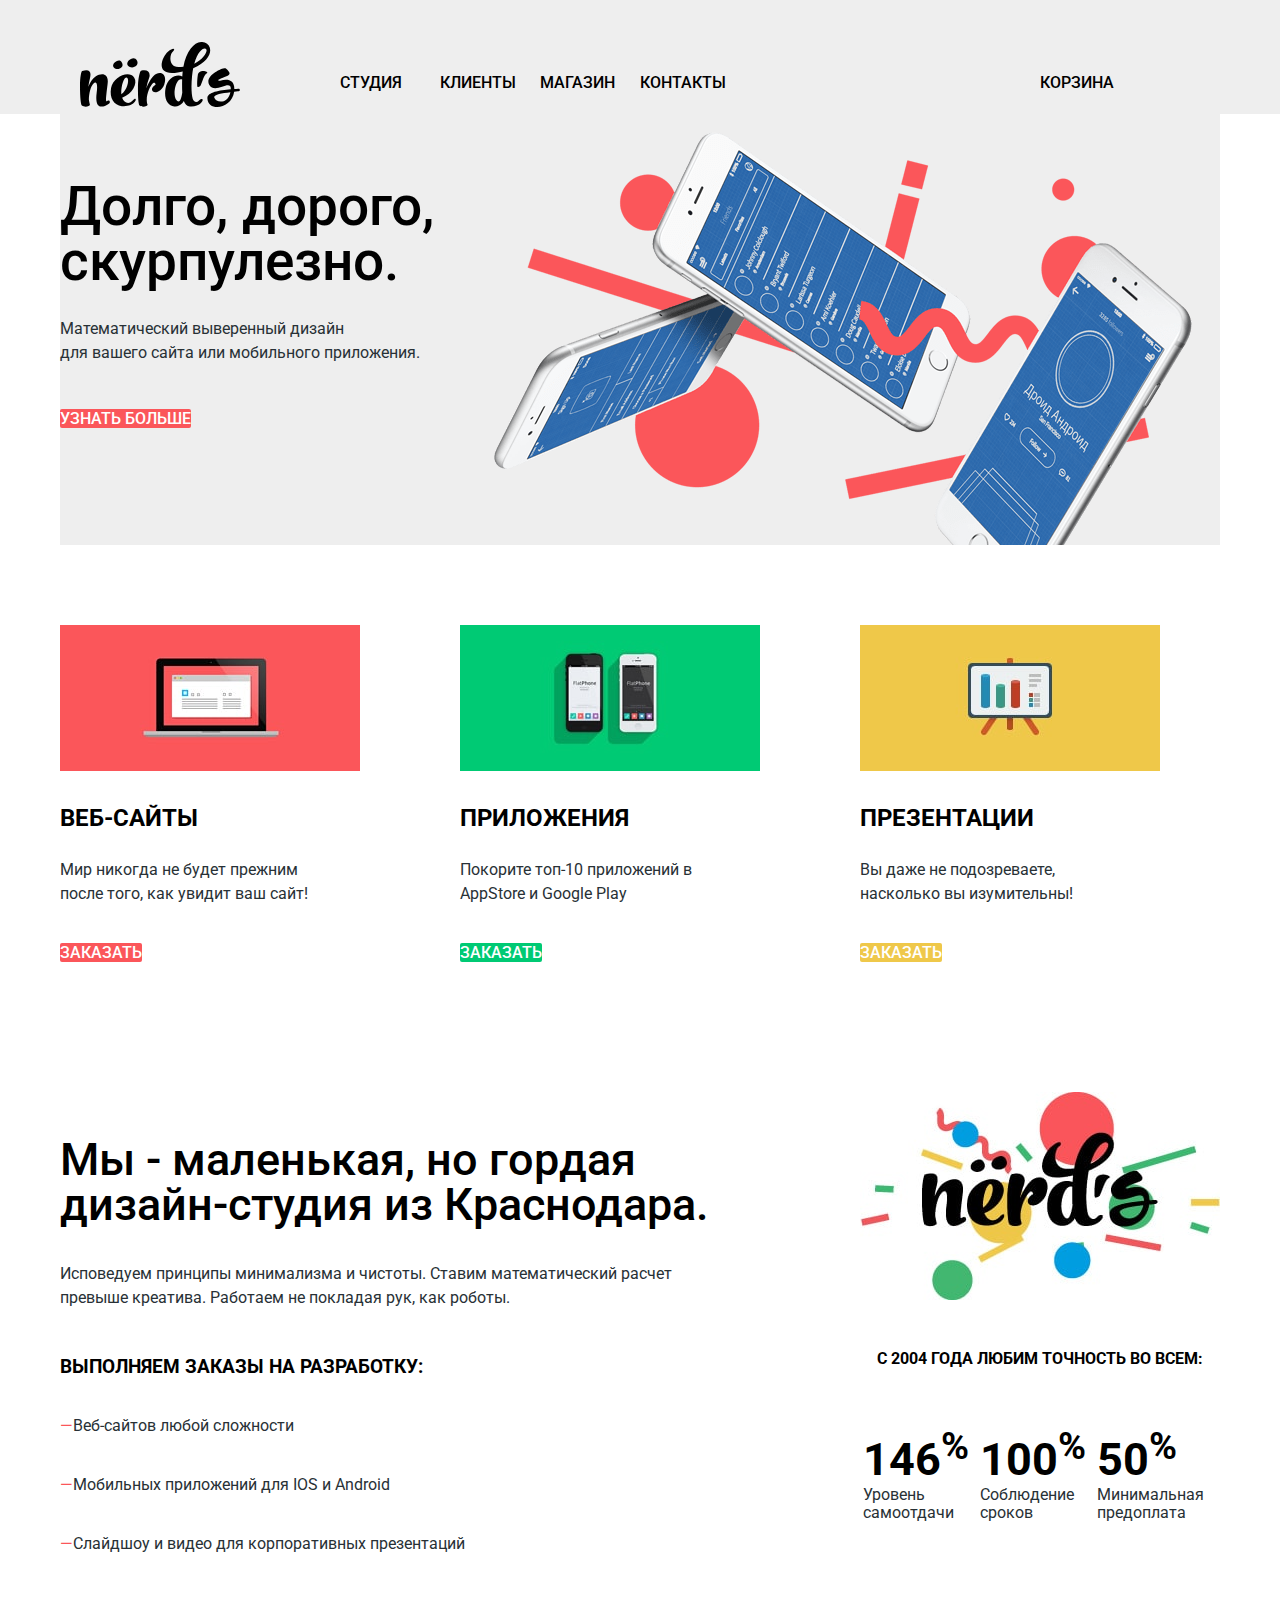
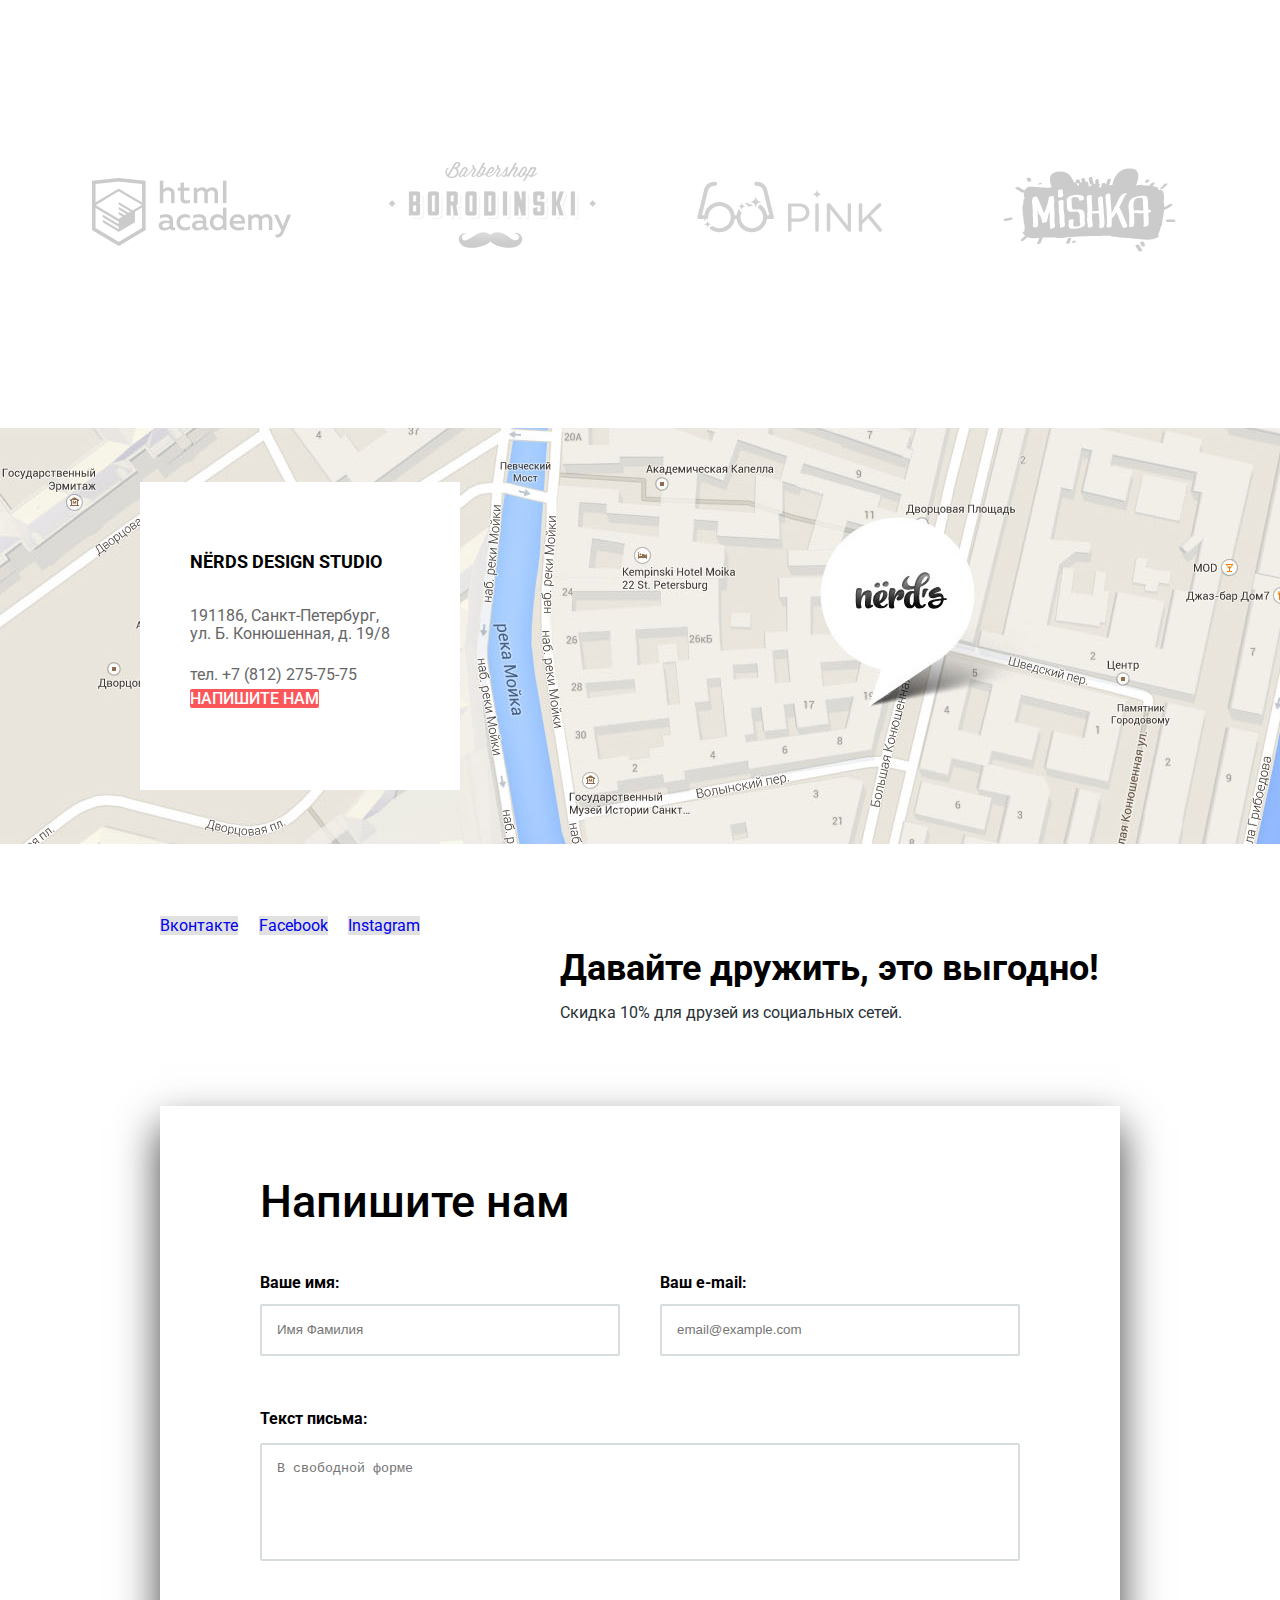
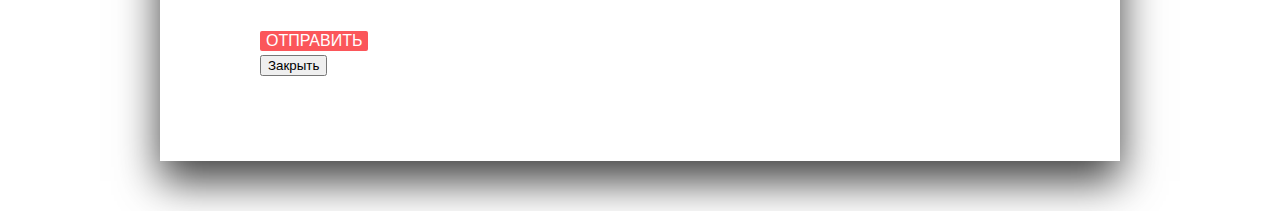
==== commit a0666046: "added grid on catalog page" ====
--- a/index.html
+++ b/index.html
@@ -184,12 +184,12 @@
             <h2>Напишите нам</h2>            
             <form class="mailer-form" action="https://echo.htmlacademy.ru" method="POST">
                 <div class="name-email-wrapper">
-                    <p>
-                        <label for="mailer-name">Ваше имя:</label><br>
+                    <p class="mailer-p-wrapper">
+                        <label for="mailer-name">Ваше имя:</label>
                         <input id="mailer-name" type="text" name="name" placeholder="Имя Фамилия">
                     </p>
-                    <p>
-                        <label for="mailer-email">Ваш e-mail:</label><br>
+                    <p class="mailer-p-wrapper">
+                        <label for="mailer-email">Ваш e-mail:</label>
                         <input id="mailer-email" type="email" name="email" placeholder="email@example.com">
                     </p>
                 </div>
--- a/css/style.css
+++ b/css/style.css
@@ -446,7 +446,6 @@
     font-weight: 700;   
     color: #000000;
     text-transform: uppercase;
-    text-align: center;
 }
 
 .catalog-item-name:hover,
@@ -491,7 +490,7 @@
     overflow: hidden;
 }
 
-/* ----- Сетка ----- */
+/* ----- Сетка header ----- */
 
 *, *::before, *::after{
     box-sizing: inherit;
@@ -546,6 +545,8 @@
     width: 80px;
 }
 
+/* ----- Сетка страницы index ----- */
+
 .main-container{
     width: 1200px;
 
@@ -558,7 +559,7 @@
 }
 
 .slider-info-wrapper{
-    min-height: 431px;
+    min-height: 413px;
 }
 
 .slider-item{
@@ -599,10 +600,12 @@
 
 .product-item img,
 .product-item h3{
+    margin: 0;
     margin-bottom: 25px;
 }
 
 .product-item p{
+    margin-top: 0;
     margin-bottom: 35px;
 }
 
@@ -658,6 +661,122 @@
     width: 260px;
 }
 
+/* ----- Сетка страницы catalog ----- */
+
+.main-container h1{
+    background-color: #eeeeee;
+    min-height: 241px;
+
+    margin-top: 0;
+    margin-bottom: 60px;
+    padding-top: 80px;
+}
+
+.container-wrapper{
+    display: flex;
+    justify-content: space-between;
+}
+
+.filter{
+    width: 260px;
+}
+
+.skroll{
+    width: 260px;
+    min-height: 80px;
+
+    background-color: #eeeeee;
+}
+
+.price{
+    margin-bottom: 60px;
+}
+
+.price-form-to-wrapper{
+    display: flex;
+    justify-content: space-between;
+}
+
+.grid,
+.features{
+    margin-bottom: 50px;
+}
+
+.sorting{
+    display: flex;
+    justify-content: space-between;
+
+    width: 760px;
+
+    margin-bottom: 55px;
+}
+
+.sorting-wrapper{
+    width: 360px;
+
+    display: flex;
+    justify-content: space-between;
+    align-items: center;
+}
+
+.sorting ul{
+    display: flex;
+    justify-content: space-between;
+}
+
+.sorting-type{
+    width: 280px;
+}
+
+.sorting-order{
+    width: 60px;
+}
+
+.content-wrapper{
+    width: 760px;
+}
+
+.catalog{
+    margin-bottom: 60px;
+}
+
+.catalog-list{
+    display: flex;
+    justify-content: space-between;
+    flex-wrap: wrap;
+}
+
+.catalog-item{
+    margin-bottom: 33px;
+}
+
+.modal-price{
+    text-align: center;
+    background-color: #eeeeee;
+
+    width: 360px;
+    min-height: 231px;
+
+    padding-top: 35px;
+}
+
+.modal-price p{
+    width: 240px;
+
+    margin: 0 auto;
+    margin-top: 25px;
+    margin-bottom: 30px;
+}
+
+.nav-page-list{
+    display: flex;
+    justify-content: space-between;
+
+    width: 460px;
+}
+
+/* ----- Сетка footer ----- */
+
 .main-footer{
     margin-top: 125px;
 }
@@ -712,6 +831,8 @@
 
     margin-bottom: 12px;
 }
+
+/* ----- Сетка modal ----- */
 
 .modal{
     background-color: #ffffff;
@@ -724,10 +845,10 @@
     padding-bottom: 84px;
 
     width: 960px;
-    min-height: 590px;      
-}
-
-.modal-mailer h2{
+    min-height: 590px;     
+}
+
+.modal h2{
     margin: 0;
     margin-bottom: 50px;
 }
@@ -744,6 +865,11 @@
 .name-email-wrapper p{
     margin: 0;
     width: 360px;
+}
+
+.mailer-p-wrapper{
+    display: flex;
+    flex-direction: column;
 }
 
 .mailer-form input,
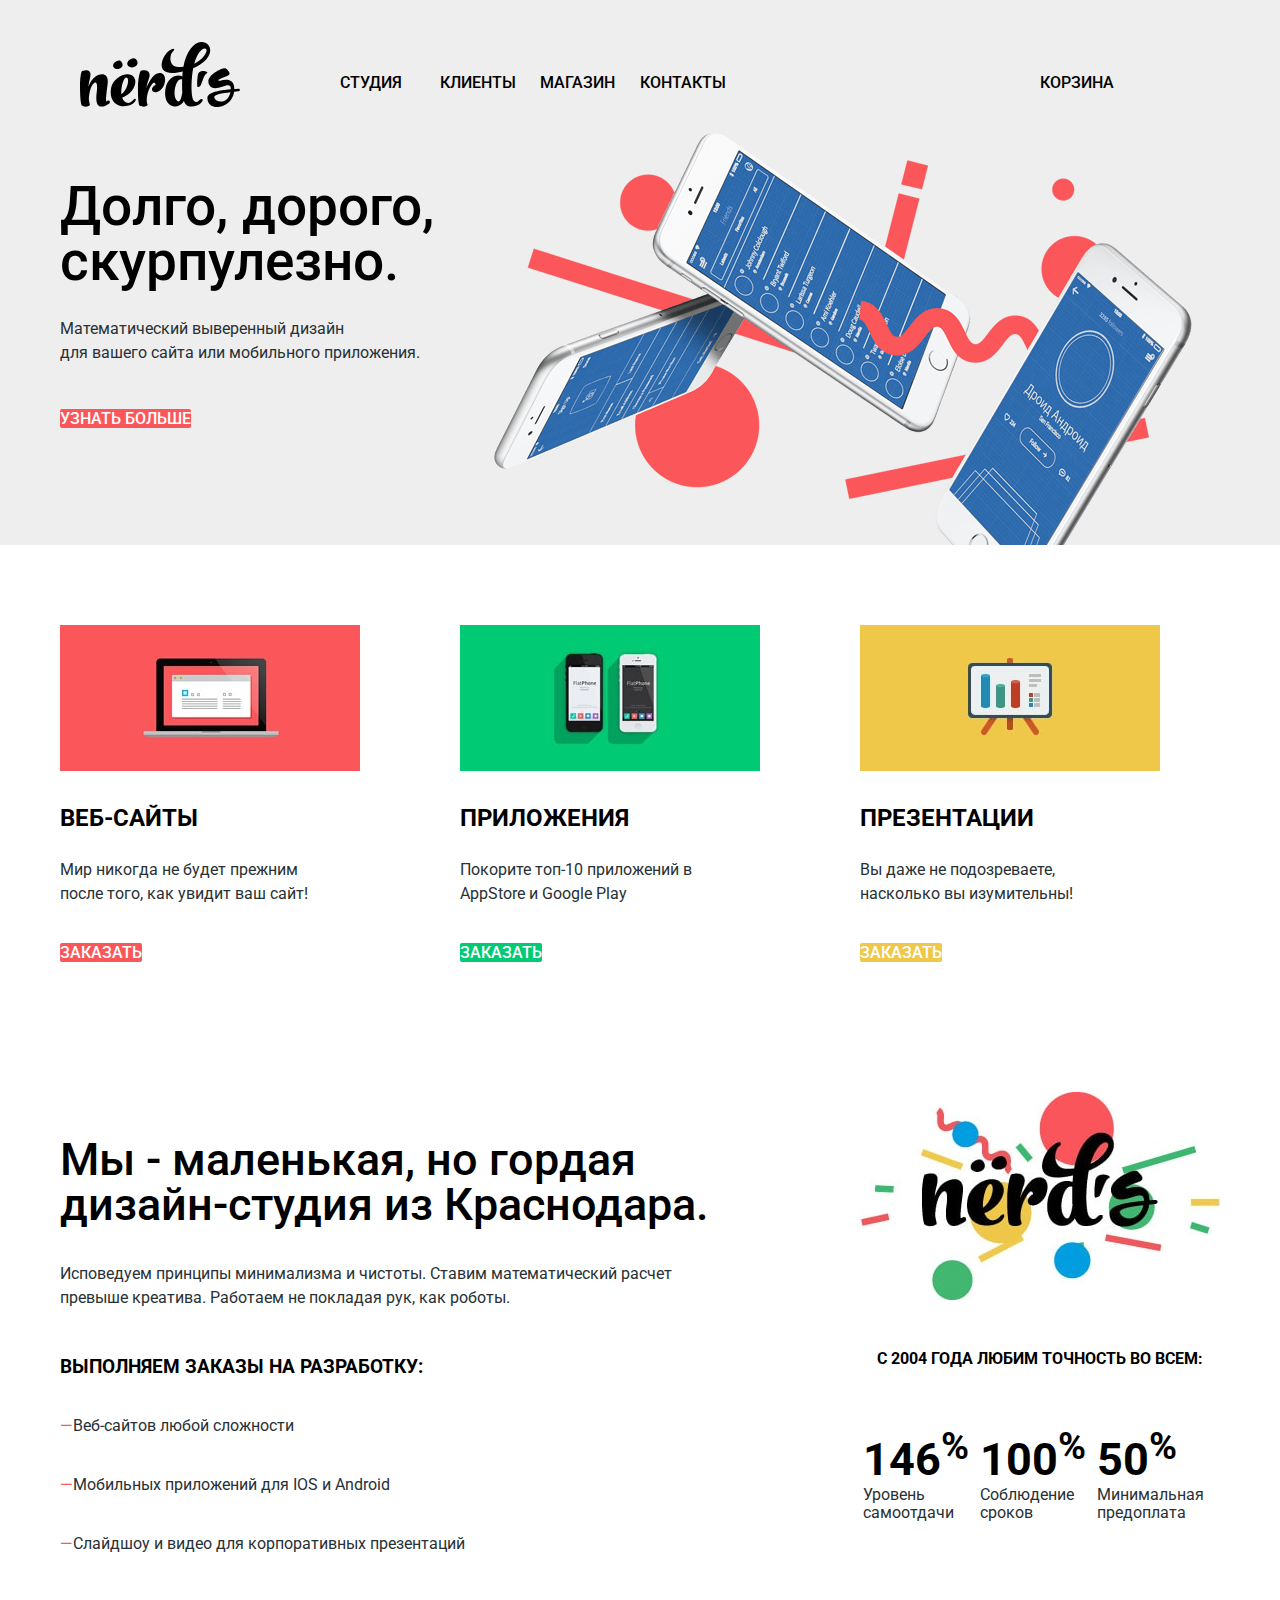
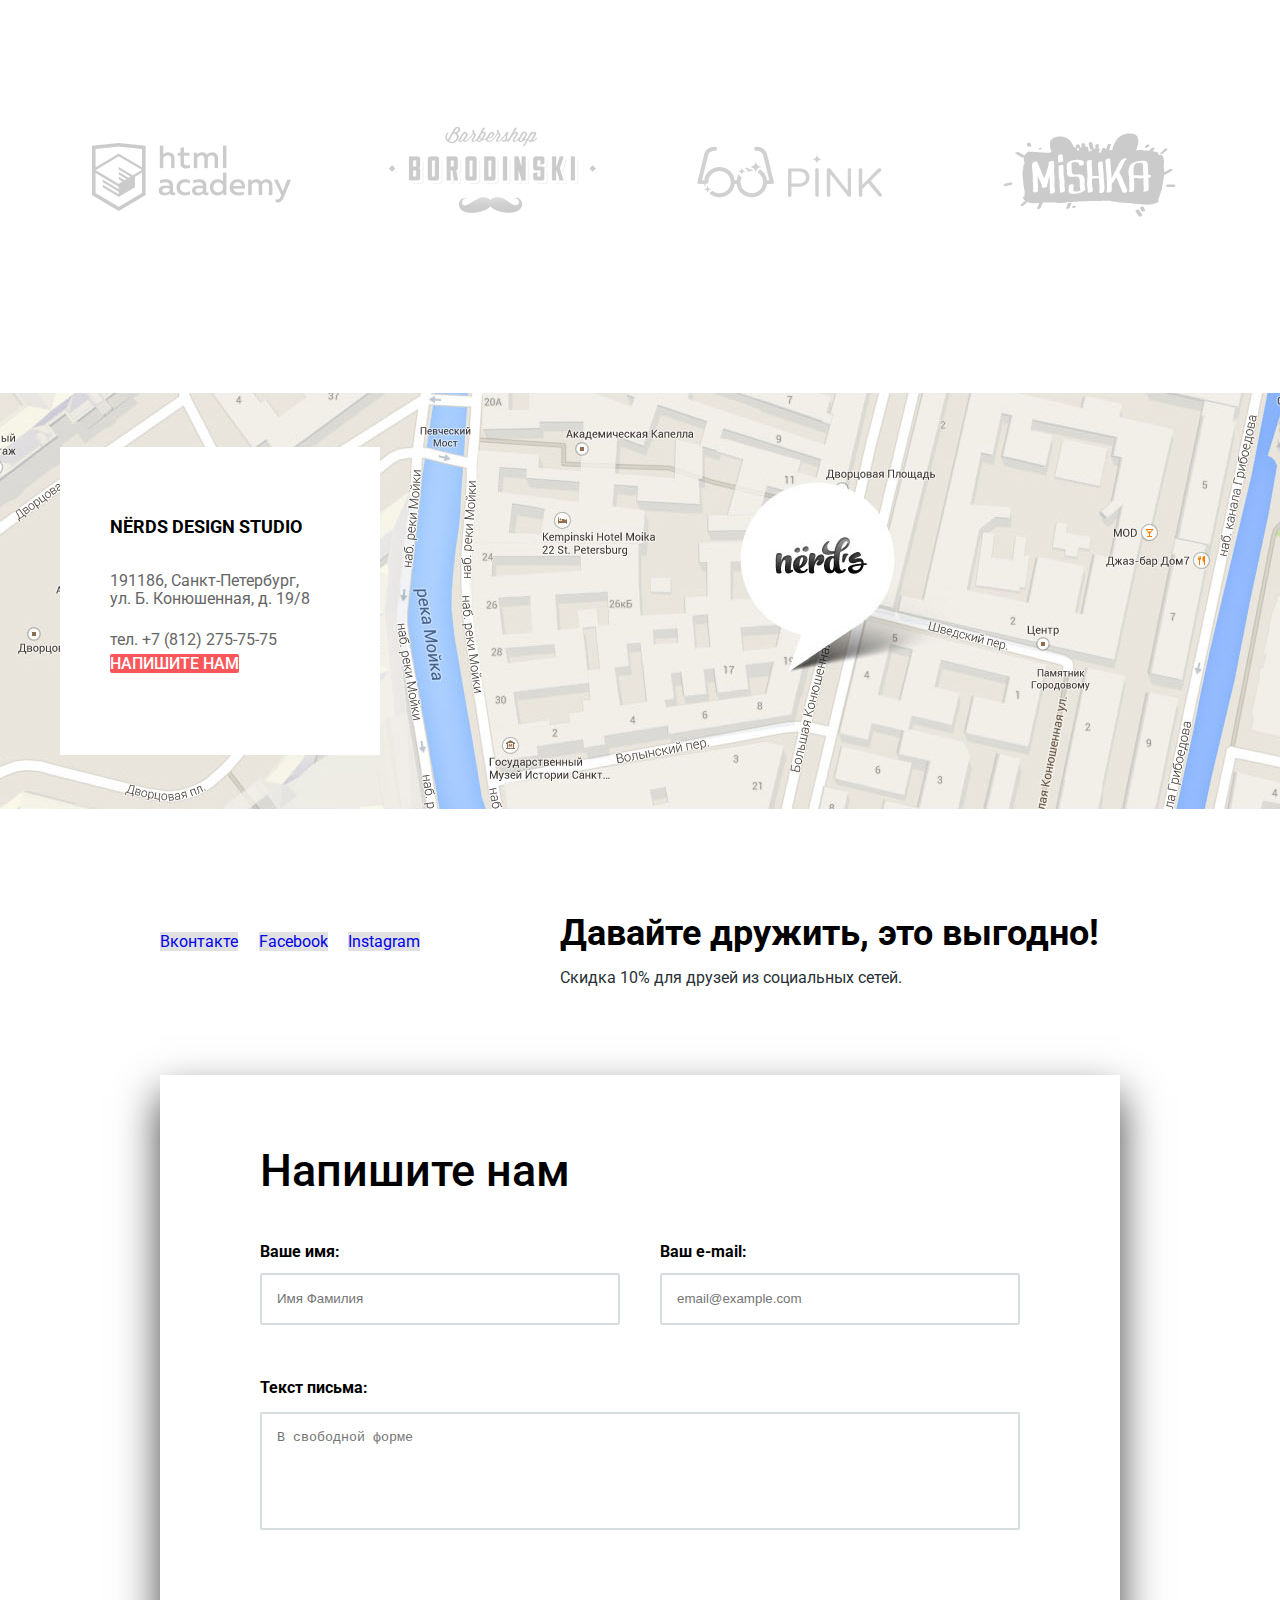
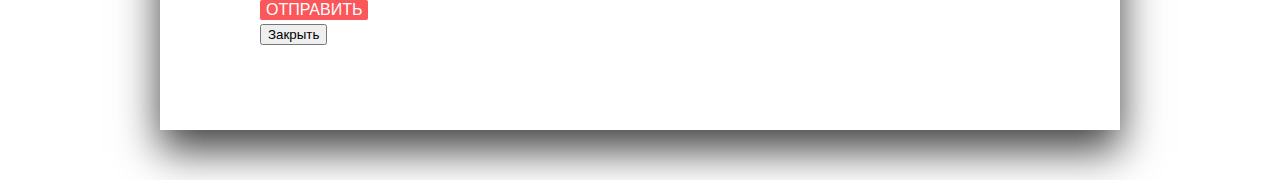
==== commit d733ec8c: "fixed bug with back-map" ====
--- a/index.html
+++ b/index.html
@@ -29,7 +29,7 @@
             <h1 class="visually-hidden">Nerds</h1>
 
             <section class="slider-info">
-                <div class="slider-info-wrapper">
+                <div class="centering-wrapper">
                     <h2 class="visually-hidden">Краткая информация</h2>
                     <ul class="slider-list" id="slider-list">
                         <li class="slider-item">
@@ -65,104 +65,108 @@
                 </div>
             </section>
 
-            <section class="product">
-                <h2 class="visually-hidden">Продукция</h2>
-                 <ul class="product-list">
-                     <li class="product-item">
-                         <img src="img/illustration-1.jpg" alt="Веб-сайты" width="300" height="146">
-                         <h3>Веб-сайты</h3>
-                         <p>Мир никогда не будет прежним <br>после того, как увидит ваш сайт!</p>
-                         <a class="button button-red" href="#">Заказать</a>
-                     </li>
-                     <li class="product-item">
-                        <img src="img/illustration-2.jpg" alt="Приложения" width="300" height="146">
-                        <h3>Приложения</h3>
-                        <p>Покорите топ-10 приложений в AppStore и Google Play</p>
-                        <a class="button button-green" href="#">Заказать</a>
-                    </li>
-                    <li class="product-item">
-                        <img src="img/illustration-3.jpg" alt="Презентации" width="300" height="146">
-                        <h3>Презентации</h3>
-                        <p>Вы даже не подозреваете, <br>насколько вы изумительны!</p>
-                        <a class="button button-yellow" href="#">Заказать</a>
-                    </li>
-                 </ul>
-            </section>
-
-            <div class="about-features-wrapper">
-                <section class="about-us">
-                    <h2 class="visually-hidden">О нас</h2>
-                    <p class="definition">Мы - маленькая, но гордая дизайн-студия из Краснодара.</p>
-                    <p class="description">Исповедуем принципы минимализма и чистоты. Ставим математический расчет превыше креатива. Работаем не покладая рук, как роботы.</p>
-                    <div>
-                        <h3>Выполняем заказы на разработку:</h3>
-                        <ul class="order-list">
-                            <li class="order-item">Веб-сайтов любой сложности</li>
-                            <li class="order-item">Мобильных приложений для IOS и Android</li>
-                            <li class="order-item">Слайдшоу и видео для корпоративных презентаций</li>
-                        </ul>
-                    </div>
+            <div class="centering-wrapper">
+                <section class="product">
+                    <h2 class="visually-hidden">Продукция</h2>
+                    <ul class="product-list">
+                        <li class="product-item">
+                            <img src="img/illustration-1.jpg" alt="Веб-сайты" width="300" height="146">
+                            <h3>Веб-сайты</h3>
+                            <p>Мир никогда не будет прежним <br>после того, как увидит ваш сайт!</p>
+                            <a class="button button-red" href="#">Заказать</a>
+                        </li>
+                        <li class="product-item">
+                            <img src="img/illustration-2.jpg" alt="Приложения" width="300" height="146">
+                            <h3>Приложения</h3>
+                            <p>Покорите топ-10 приложений в AppStore и Google Play</p>
+                            <a class="button button-green" href="#">Заказать</a>
+                        </li>
+                        <li class="product-item">
+                            <img src="img/illustration-3.jpg" alt="Презентации" width="300" height="146">
+                            <h3>Презентации</h3>
+                            <p>Вы даже не подозреваете, <br>насколько вы изумительны!</p>
+                            <a class="button button-yellow" href="#">Заказать</a>
+                        </li>
+                    </ul>
                 </section>
 
-                <section class="features">
-                    <h2 class="visually-hidden">Преимущества</h2>
-                    <img src="img/nerds-illustration.jpg" alt="Логотип Nerds" width="360" height="208">
-                    <table class="features-table">
-                        <caption>С 2004 года любим точность во всем:</caption>
-                        <tbody>
-                            <tr class="features-list">
-                                <td class="features-item digit">146<sup>%</sup></td>
-                                <td class="features-item digit">100<sup>%</sup></td>
-                                <td class="features-item digit">50<sup>%</sup></td>
-                            </tr>
-                            <tr class="features-list">
-                                <td class="features-item description">Уровень самоотдачи</td>
-                                <td class="features-item description">Соблюдение сроков</td>
-                                <td class="features-item description">Минимальная предоплата</td>
-                            </tr>
-                        </tbody>
-                    </table>
+                <div class="about-features-wrapper">
+                    <section class="about-us">
+                        <h2 class="visually-hidden">О нас</h2>
+                        <p class="definition">Мы - маленькая, но гордая дизайн-студия из Краснодара.</p>
+                        <p class="description">Исповедуем принципы минимализма и чистоты. Ставим математический расчет превыше креатива. Работаем не покладая рук, как роботы.</p>
+                        <div>
+                            <h3>Выполняем заказы на разработку:</h3>
+                            <ul class="order-list">
+                                <li class="order-item">Веб-сайтов любой сложности</li>
+                                <li class="order-item">Мобильных приложений для IOS и Android</li>
+                                <li class="order-item">Слайдшоу и видео для корпоративных презентаций</li>
+                            </ul>
+                        </div>
+                    </section>
+
+                    <section class="features-studio">
+                        <h2 class="visually-hidden">Преимущества</h2>
+                        <img src="img/nerds-illustration.jpg" alt="Логотип Nerds" width="360" height="208">
+                        <table class="features-studio-table">
+                            <caption>С 2004 года любим точность во всем:</caption>
+                            <tbody>
+                                <tr class="features-studio-list">
+                                    <td class="features-studio-item digit">146<sup>%</sup></td>
+                                    <td class="features-studio-item digit">100<sup>%</sup></td>
+                                    <td class="features-studio-item digit">50<sup>%</sup></td>
+                                </tr>
+                                <tr class="features-studio-list">
+                                    <td class="features-studio-item description">Уровень самоотдачи</td>
+                                    <td class="features-studio-item description">Соблюдение сроков</td>
+                                    <td class="features-studio-item description">Минимальная предоплата</td>
+                                </tr>
+                            </tbody>
+                        </table>
+                    </section>
+                </div>
+                    
+                <section class="project">
+                    <h2 class="visually-hidden">Продукты</h2>
+                    <ul class="project-list">
+                        <li class="project-item">
+                            <a href="#">
+                                <img src="img/logo-1.png" alt="Логотип HTML Academy" width="260" height="180">
+                            </a>
+                        </li>
+                        <li class="project-item">
+                            <a href="#">
+                                <img src="img/logo-2.png" alt="Логотип Barbershop Borodinski" width="260" height="180">
+                            </a>
+                        </li>
+                        <li class="project-item">
+                            <a href="#">
+                                <img src="img/logo-3.png" alt="Логотип Pink" width="260" height="180">
+                            </a>
+                        </li>
+                        <li class="project-item">
+                            <a href="#">
+                                <img src="img/logo-4.png" alt="Логотип Mishka" width="260" height="180">
+                            </a>
+                        </li>
+                    </ul>
                 </section>
             </div>
-                
-            <section class="project">
-                <h2 class="visually-hidden">Продукты</h2>
-                <ul class="project-list">
-                    <li class="project-item">
-                        <a href="#">
-                            <img src="img/logo-1.png" alt="Логотип HTML Academy" width="260" height="180">
-                        </a>
-                    </li>
-                    <li class="project-item">
-                        <a href="#">
-                            <img src="img/logo-2.png" alt="Логотип Barbershop Borodinski" width="260" height="180">
-                        </a>
-                    </li>
-                    <li class="project-item">
-                        <a href="#">
-                            <img src="img/logo-3.png" alt="Логотип Pink" width="260" height="180">
-                        </a>
-                    </li>
-                    <li class="project-item">
-                        <a href="#">
-                            <img src="img/logo-4.png" alt="Логотип Mishka" width="260" height="180">
-                        </a>
-                    </li>
-                </ul>
-            </section>
         </main>
 
         <footer class="main-footer">
             <div class="back-map">
-                <section class="contacts">
-                    <h2>Nёrds design studio</h2>
-                    <p>
-                        191186, Санкт-Петербург,<br>
-                        ул. Б. Конюшенная, д. 19/8
-                    </p>
-                    <a class="link-number" href="tel:+78122757575">тел. +7 (812) 275-75-75</a>
-                    <a class="button button-red" href="mailer.html">Напишите нам</a>
-                </section>
+                <div class="centering-wrapper">
+                    <section class="contacts">
+                        <h2>Nёrds design studio</h2>
+                        <p>
+                            191186, Санкт-Петербург,<br>
+                            ул. Б. Конюшенная, д. 19/8
+                        </p>
+                        <a class="link-number" href="tel:+78122757575">тел. +7 (812) 275-75-75</a>
+                        <a class="button button-red" href="mailer.html">Напишите нам</a>
+                    </section>
+                </div>
             </div>
             <section class="social">
                 <h2 class="visually-hidden">Социальные сети</h2>
@@ -173,7 +177,7 @@
                         <li><a class="social-button" href="#">Instagram</a></li>
                     </ul>
                 </div>
-                <div class="social-text-wrapper">
+                <div>
                     <p class="motto">Давайте дружить, это выгодно!</p>
                     <p class="social-sale">Скидка 10% для друзей из социальных сетей.</p>  
                 </div>
@@ -184,11 +188,11 @@
             <h2>Напишите нам</h2>            
             <form class="mailer-form" action="https://echo.htmlacademy.ru" method="POST">
                 <div class="name-email-wrapper">
-                    <p class="mailer-p-wrapper">
+                    <p>
                         <label for="mailer-name">Ваше имя:</label>
                         <input id="mailer-name" type="text" name="name" placeholder="Имя Фамилия">
                     </p>
-                    <p class="mailer-p-wrapper">
+                    <p>
                         <label for="mailer-email">Ваш e-mail:</label>
                         <input id="mailer-email" type="email" name="email" placeholder="email@example.com">
                     </p>
--- a/css/style.css
+++ b/css/style.css
@@ -1,3 +1,11 @@
+*, *::before, *::after{
+    box-sizing: inherit;
+}
+
+html{
+    box-sizing: border-box;
+}
+
 body{
     margin: 0;
     padding: 0;
@@ -11,6 +19,28 @@
     background-color: #ffffff;
 }
 
+.centering-wrapper{
+    width: 1200px;
+
+    margin: 0 auto;
+    padding: 0 20px;
+}
+
+.main-container h1{
+    font-size: 55px;
+    line-height: 55px;
+    font-weight: 500;   
+    color: #000000;
+    text-align: center;
+
+    background-color: #eeeeee;
+    min-height: 241px;
+
+    margin-top: 0;
+    margin-bottom: 60px;
+    padding-top: 80px;
+}
+
 a{
     text-decoration: none;
 }
@@ -111,17 +141,6 @@
 .button-price:active{
     color: #ffffff;
 }
-
-.main-container h1{
-    font-size: 55px;
-    line-height: 55px;
-    font-weight: 500;   
-    color: #000000;
-    text-align: center;
-
-    background-color: #eeeeee;
-}
-
 
 .nav-list,
 .basket,
@@ -141,339 +160,6 @@
     list-style: none;
 }
 
-.nav-logo:hover,
-.nav-logo:focus{
-    opacity: 0.8;
-}
-
-.nav-logo:active{
-    opacity: 0.3;
-}
-
-.nav-item a,
-.basket-item a{
-    font-size: 16px;
-    color: #000000;
-    line-height: 30px;
-    font-weight: 500;
-    text-transform: uppercase;
-}
-
-.nav-item a:hover,
-.nav-item a:focus,
-.basket-item a:hover,
-.basket-item a:focus{
-    color: #fb565a;
-}
-
-.nav-item a:active,
-.basket-item a:active{
-    color: rgba(0, 0, 0, 0.3);
-}
-
-
-.current-nav a,
-.current-nav a:hover,
-.current-nav a:focus,
-.current-nav a:active{
-    color: #000000;
-
-    border-bottom: 2px solid #fb565a;
-}
-
-.slider-info{
-    background-color: #eeeeee;
-}
-
-.slider-img{
-    background-image: url("../img/nerds-index-slide1.png");
-
-    width: 760px;
-    height: 431px;
-
-    margin: 0;
-    padding: 0;
-}
-
-.slider-item h3{
-    font-size: 55px;
-    color: #000000;
-    line-height: 55px;
-    font-weight: 500;
-
-    margin: 0;
-    margin-bottom: 28px;    
-}
-
-.slider-item p{
-    margin-bottom: 42px;
-}
-
-.product-item h3{
-    font-size: 24px;
-    color: #000000;
-    line-height: 30px;
-    font-weight: 700;
-    text-transform: uppercase;
-}
-
-.about-us .definition{
-    font-size: 45px;
-    color: #000000;
-    line-height: 45px;
-    font-weight: 500;
-}
-
-.about-us h3{
-    font-weight: 700;
-    text-transform: uppercase;
-    color: #000000;     
-}
-
-.order-item::before{
-    content: "\2014";
-    color: #fb565a;
-}
-
-.features-table caption{
-    font-weight: 700;
-    text-transform: uppercase;
-    color: #000000;
-}
-
-.features-list .digit{
-    font-size: 45px;
-    line-height: 45px;
-    font-weight: 700;
-    color: #000000;
-}
-
-.features-list .description{
-    line-height: 18px;
-}
-
-.project-item{
-    opacity: 0.2;
-}
-
-.project-item:hover,
-.project-item:focus{
-    opacity: 1;
-}
-
-.project-item:active{
-    opacity: 0.1;
-}
-
-.back-map{
-    width: 100%;
-    height: 416px;
-    background-image: url("../img/map.jpg");
-    background-size: 1440px 416px;
-    background-repeat: no-repeat;
-}
-
-.contacts{
-    background-color: #ffffff;
-}
-
-.contacts h2{
-    font-size: 18px;
-    color: #000000;
-    line-height: 30px;
-    font-weight: 700;
-    text-transform: uppercase;
-}
-
-.contacts p,
-.contacts .link-number{
-    color: #666666;
-    line-height: 18px;
-}
-
-.social-button{
-    background-color: #e1e1e1;
-}
-
-.social-button:hover,
-.social-button:focus{
-    background-color: #e74246;
-}
-
-.social-button:active{
-    background-color: #d7373b;
-}
-
-.social .motto{
-    font-size: 36px;
-    color: #000000;
-    line-height: 36px;
-    font-weight: 700;
-}
-
-.social .social-sale{
-    line-height: 22px;
-}
-
-.modal-mailer h2{
-    font-size: 45px;
-    color: #000000;
-    line-height: 45px;
-    font-weight: 500;
-}
-
-.mailer-form label{
-    color: #000000;
-    line-height: 18px;
-    font-weight: 700;
-}
-
-.mailer-form input,
-.mailer-form textarea{
-    color: #444444;
-    line-height: 18px;
-
-    border: 2px solid #d7dcde;
-    border-radius: 2px;
-}
-
-.mailer-form input:hover,
-.mailer-form textarea:hover{
-    border: 2px solid #b4b9bb;
-}
-
-.mailer-form input:focus,
-.mailer-form textarea:focus{
-    border: 2px solid #000000;
-}
-
-.mailer-form input:invalid,
-.mailer-form textarea:invalid{
-    color: #e74246;
-
-    border: 2px solid #e74246;
-}
-
-.mailer-form textarea{
-    resize: none;
-    width: 760px;
-    height: 118px;
-}
-
-.price,
-.grid,
-.features{
-    border: 0;
-}
-
-.price legend,
-.grid legend,
-.features legend{
-    font-size: 18px;
-    line-height: 30px;
-    font-weight: 700;   
-    color: #000000;
-    text-transform: uppercase;
-}
-
-.price p{
-    line-height: 22px;
-    text-transform: uppercase;
-}
-
-.price input{
-    line-height: 22px;
-    text-align: center;
-
-    background-color: #eeeeee;
-    border: 0;
-    border-radius: 2px;
-
-    width: 80px;
-    height: 30px;
-}
-
-.grid label,
-.features label{
-    line-height: 20px;
-}
-
-.grid input,
-.features input{
-    opacity: 0.4;
-}
-
-.grid input:hover,
-.features input:hover,
-.grid input:focus,
-.features input:focus{
-    opacity: 1;
-}
-
-.grid input:disabled,
-.features input:disabled{
-    opacity: 0.1;
-}
-
-.sorting h2{
-    font-size: 18px;
-    line-height: 18px;
-    font-weight: 700;   
-    color: #000000;
-    text-transform: uppercase;
-}
-
-.sorting a{
-    font-size: 14px;
-    line-height: 18px;
-    font-weight: 700;   
-    color: rgba(0, 0, 0, 0.3);
-    text-transform: uppercase;
-}
-
-.sorting a:hover,
-.sorting a:focus{
-    color: rgba(0, 0, 0, 0.6);
-}
-
-.sorting a:active{
-    color: #000000;
-}
-
-.catalog-item-name{
-    font-size: 18px;
-    line-height: 30px;
-    font-weight: 700;   
-    color: #000000;
-    text-transform: uppercase;
-}
-
-.catalog-item-name:hover,
-.catalog-item-name:focus{
-    color: #fb565a;
-}
-
-.catalog-item-name:active{
-    color: rgba(0, 0, 0, 0.3);
-}
-
-.catalog-item p{
-    line-height: 18px;
-    color: #666666;
-    text-align: center;
-}
-
-.current-page a,
-.current-page a:hover,
-.current-page a:focus,
-.current-page a:active{
-    color: #000000;
-
-    border: 3px solid #dbdbdb;
-
-    background-color: #ffffff;
-}
-
 .visually-hidden:not(:focus):not(:active),
 input[type="checkbox"].visually-hidden,
 input[type="radio"].visually-hidden {
@@ -490,15 +176,7 @@
     overflow: hidden;
 }
 
-/* ----- Сетка header ----- */
-
-*, *::before, *::after{
-    box-sizing: inherit;
-}
-
-html{
-    box-sizing: border-box;
-}
+/* ---------- header ---------- */
 
 .main-header{
     display: flex;
@@ -520,6 +198,15 @@
     padding: 0 20px;
 }
 
+.nav-logo:hover,
+.nav-logo:focus{
+    opacity: 0.8;
+}
+
+.nav-logo:active{
+    opacity: 0.3;
+}
+
 .nav-list{
     display: flex;
 
@@ -545,20 +232,42 @@
     width: 80px;
 }
 
-/* ----- Сетка страницы index ----- */
-
-.main-container{
-    width: 1200px;
-
-    margin: 0 auto;
-    padding: 0 20px;
-}
+.nav-item a,
+.basket-item a{
+    font-size: 16px;
+    color: #000000;
+    line-height: 30px;
+    font-weight: 500;
+    text-transform: uppercase;
+}
+
+.nav-item a:hover,
+.nav-item a:focus,
+.basket-item a:hover,
+.basket-item a:focus{
+    color: #fb565a;
+}
+
+.nav-item a:active,
+.basket-item a:active{
+    color: rgba(0, 0, 0, 0.3);
+}
+
+.current-nav a,
+.current-nav a:hover,
+.current-nav a:focus,
+.current-nav a:active{
+    color: #000000;
+
+    border-bottom: 2px solid #fb565a;
+}
+
+/* ---------- index ---------- */
 
 .slider-info{
+    background-color: #eeeeee;
+
     margin-bottom: 80px;
-}
-
-.slider-info-wrapper{
     min-height: 413px;
 }
 
@@ -574,11 +283,31 @@
 }
 
 .slider-item h3{
+    font-size: 55px;
+    color: #000000;
+    line-height: 55px;
+    font-weight: 500;
+
     width: 560px;
+
+    margin: 0;
+    margin-bottom: 28px;    
 }
 
 .slider-item p{
     width: 460px;
+
+    margin-bottom: 42px;
+}
+
+.slider-img{
+    background-image: url("../img/nerds-index-slide1.png");
+
+    width: 760px;
+    height: 431px;
+
+    margin: 0;
+    padding: 0;
 }
 
 .product{
@@ -595,6 +324,16 @@
 }
 
 .product-item{
+    width: 300px;
+}
+
+.product-item h3{
+    font-size: 24px;
+    color: #000000;
+    line-height: 30px;
+    font-weight: 700;
+    text-transform: uppercase;
+
     width: 300px;
 }
 
@@ -613,7 +352,7 @@
     display: flex;
     justify-content: space-between;
 
-    margin-bottom: 125px;
+    margin-bottom: 90px;
 
     width: 1160px;
     min-height: 410px;
@@ -624,11 +363,22 @@
 }
 
 .definition{
+    font-size: 45px;
+    color: #000000;
+    line-height: 45px;
+    font-weight: 500;
+
     margin-bottom: 35px;
 }
 
 .description{
     margin-bottom: 45px;
+}
+
+.about-us h3{
+    font-weight: 700;
+    text-transform: uppercase;
+    color: #000000;     
 }
 
 .about-us h3,
@@ -636,49 +386,85 @@
     margin-bottom: 35px;
 }
 
-.features{
+.order-item::before{
+    content: "\2014";
+    color: #fb565a;
+}
+
+.features-studio{
     width: 360px;
 }
 
-.features img{
+.features-studio img{
     margin-bottom: 40px;
 }
 
-.features-table caption{
+.features-studio-table caption{
+    font-weight: 700;
+    text-transform: uppercase;
+    color: #000000;
+
     margin-bottom: 50px;
 }
 
-.features-item .digit{
+.features-studio-list .digit{
+    font-size: 45px;
+    line-height: 45px;
+    font-weight: 700;
+    color: #000000;
+
     margin-bottom: 25px;
 }
 
+.features-studio-list .description{
+    line-height: 18px;
+}
+
 .project-list{
     display: flex;
     justify-content: space-between;
 }
 
 .project-item{
+    opacity: 0.2;
+
     width: 260px;
 }
 
-/* ----- Сетка страницы catalog ----- */
-
-.main-container h1{
-    background-color: #eeeeee;
-    min-height: 241px;
-
-    margin-top: 0;
-    margin-bottom: 60px;
-    padding-top: 80px;
-}
-
-.container-wrapper{
+.project-item:hover,
+.project-item:focus{
+    opacity: 1;
+}
+
+.project-item:active{
+    opacity: 0.1;
+}
+
+/* ---------- catalog ---------- */
+
+.content{
     display: flex;
     justify-content: space-between;
 }
 
 .filter{
     width: 260px;
+}
+
+.price legend,
+.grid legend,
+.features legend{
+    font-size: 18px;
+    line-height: 30px;
+    font-weight: 700;   
+    color: #000000;
+    text-transform: uppercase;
+}
+
+.price{
+    border: 0;
+
+    margin-bottom: 60px;
 }
 
 .skroll{
@@ -688,20 +474,61 @@
     background-color: #eeeeee;
 }
 
-.price{
-    margin-bottom: 60px;
-}
-
-.price-form-to-wrapper{
-    display: flex;
-    justify-content: space-between;
+.price-from-to-wrapper{
+    display: flex;
+    justify-content: space-between;
+}
+
+.price-from-to-wrapper p{
+    line-height: 22px;
+    text-transform: uppercase;
+}
+
+.price-from-to-wrapper input{
+    line-height: 22px;
+    text-align: center;
+
+    background-color: #eeeeee;
+    border: 0;
+    border-radius: 2px;
+
+    width: 80px;
+    height: 30px;
 }
 
 .grid,
 .features{
+    border: 0;
+
     margin-bottom: 50px;
 }
 
+.grid label,
+.features label{
+    line-height: 20px;
+}
+
+.grid input,
+.features input{
+    opacity: 0.4;
+}
+
+.grid input:hover,
+.features input:hover,
+.grid input:focus,
+.features input:focus{
+    opacity: 1;
+}
+
+.grid input:disabled,
+.features input:disabled{
+    opacity: 0.1;
+}
+
+.catalog-wrapper{
+    width: 760px;
+}
+
 .sorting{
     display: flex;
     justify-content: space-between;
@@ -709,6 +536,14 @@
     width: 760px;
 
     margin-bottom: 55px;
+}
+
+.sorting h2{
+    font-size: 18px;
+    line-height: 18px;
+    font-weight: 700;   
+    color: #000000;
+    text-transform: uppercase;
 }
 
 .sorting-wrapper{
@@ -732,8 +567,21 @@
     width: 60px;
 }
 
-.content-wrapper{
-    width: 760px;
+.sorting a{
+    font-size: 14px;
+    line-height: 18px;
+    font-weight: 700;   
+    color: rgba(0, 0, 0, 0.3);
+    text-transform: uppercase;
+}
+
+.sorting a:hover,
+.sorting a:focus{
+    color: rgba(0, 0, 0, 0.6);
+}
+
+.sorting a:active{
+    color: #000000;
 }
 
 .catalog{
@@ -760,6 +608,29 @@
     padding-top: 35px;
 }
 
+.catalog-item-name{
+    font-size: 18px;
+    line-height: 30px;
+    font-weight: 700;   
+    color: #000000;
+    text-transform: uppercase;
+}
+
+.catalog-item-name:hover,
+.catalog-item-name:focus{
+    color: #fb565a;
+}
+
+.catalog-item-name:active{
+    color: rgba(0, 0, 0, 0.3);
+}
+
+.catalog-item p{
+    line-height: 18px;
+    color: #666666;
+    text-align: center;
+}
+
 .modal-price p{
     width: 240px;
 
@@ -775,14 +646,32 @@
     width: 460px;
 }
 
-/* ----- Сетка footer ----- */
+.current-page a,
+.current-page a:hover,
+.current-page a:focus,
+.current-page a:active{
+    color: #000000;
+
+    border: 3px solid #dbdbdb;
+
+    background-color: #ffffff;
+}
+
+/* ---------- footer ---------- */
 
 .main-footer{
     margin-top: 125px;
 }
 
 .back-map{
-    padding-top: 54px;
+    width: 100%;
+    height: 416px;
+    background-image: url("../img/map.jpg");
+    background-size: cover;
+    background-repeat: no-repeat;
+    background-position: center;
+
+    padding: 54px 0;
 }
 
 .contacts{
@@ -791,12 +680,23 @@
     width: 320px;
     min-height: 308px;
 
-    margin-left: 140px;
     padding: 50px;
 }
 
 .contacts h2{
+    font-size: 18px;
+    color: #000000;
+    line-height: 30px;
+    font-weight: 700;
+    text-transform: uppercase;
+
     margin-bottom: 30px;
+}
+
+.contacts p,
+.contacts .link-number{
+    color: #666666;
+    line-height: 18px;
 }
 
 .contacts p{
@@ -810,6 +710,7 @@
 .social{
     display: flex;
     justify-content: space-between;
+    align-items: center;
 
     margin: 0 auto;
     margin-top: 70px;
@@ -826,13 +727,35 @@
     width: 260px;
 }
 
-.social-text-wrapper p{
+.social-button{
+    background-color: #e1e1e1;
+}
+
+.social-button:hover,
+.social-button:focus{
+    background-color: #e74246;
+}
+
+.social-button:active{
+    background-color: #d7373b;
+}
+
+.social .motto{
+    font-size: 36px;
+    color: #000000;
+    line-height: 36px;
+    font-weight: 700;
+
     width: 560px;
 
     margin-bottom: 12px;
 }
 
-/* ----- Сетка modal ----- */
+.social .social-sale{
+    line-height: 22px;
+}
+
+/* ---------- modal ---------- */
 
 .modal{
     background-color: #ffffff;
@@ -849,6 +772,11 @@
 }
 
 .modal h2{
+    font-size: 45px;
+    color: #000000;
+    line-height: 45px;
+    font-weight: 500;
+
     margin: 0;
     margin-bottom: 50px;
 }
@@ -865,20 +793,51 @@
 .name-email-wrapper p{
     margin: 0;
     width: 360px;
-}
-
-.mailer-p-wrapper{
+    
     display: flex;
     flex-direction: column;
+}
+
+.mailer-form label{
+    color: #000000;
+    line-height: 18px;
+    font-weight: 700;
 }
 
 .mailer-form input,
 .mailer-form textarea{
+    color: #444444;
+    line-height: 18px;
+
+    border: 2px solid #d7dcde;
+    border-radius: 2px;
+
     margin-top: 12px;
     margin-bottom: 35px;
     padding: 15px;
 }
 
+.mailer-form input:hover,
+.mailer-form textarea:hover{
+    border: 2px solid #b4b9bb;
+}
+
+.mailer-form input:focus,
+.mailer-form textarea:focus{
+    border: 2px solid #000000;
+}
+
+.mailer-form input:invalid,
+.mailer-form textarea:invalid{
+    color: #e74246;
+
+    border: 2px solid #e74246;
+}
+
 .mailer-form textarea{
+    resize: none;
+    width: 760px;
+    height: 118px;
+
     margin-bottom: 45px;
 }